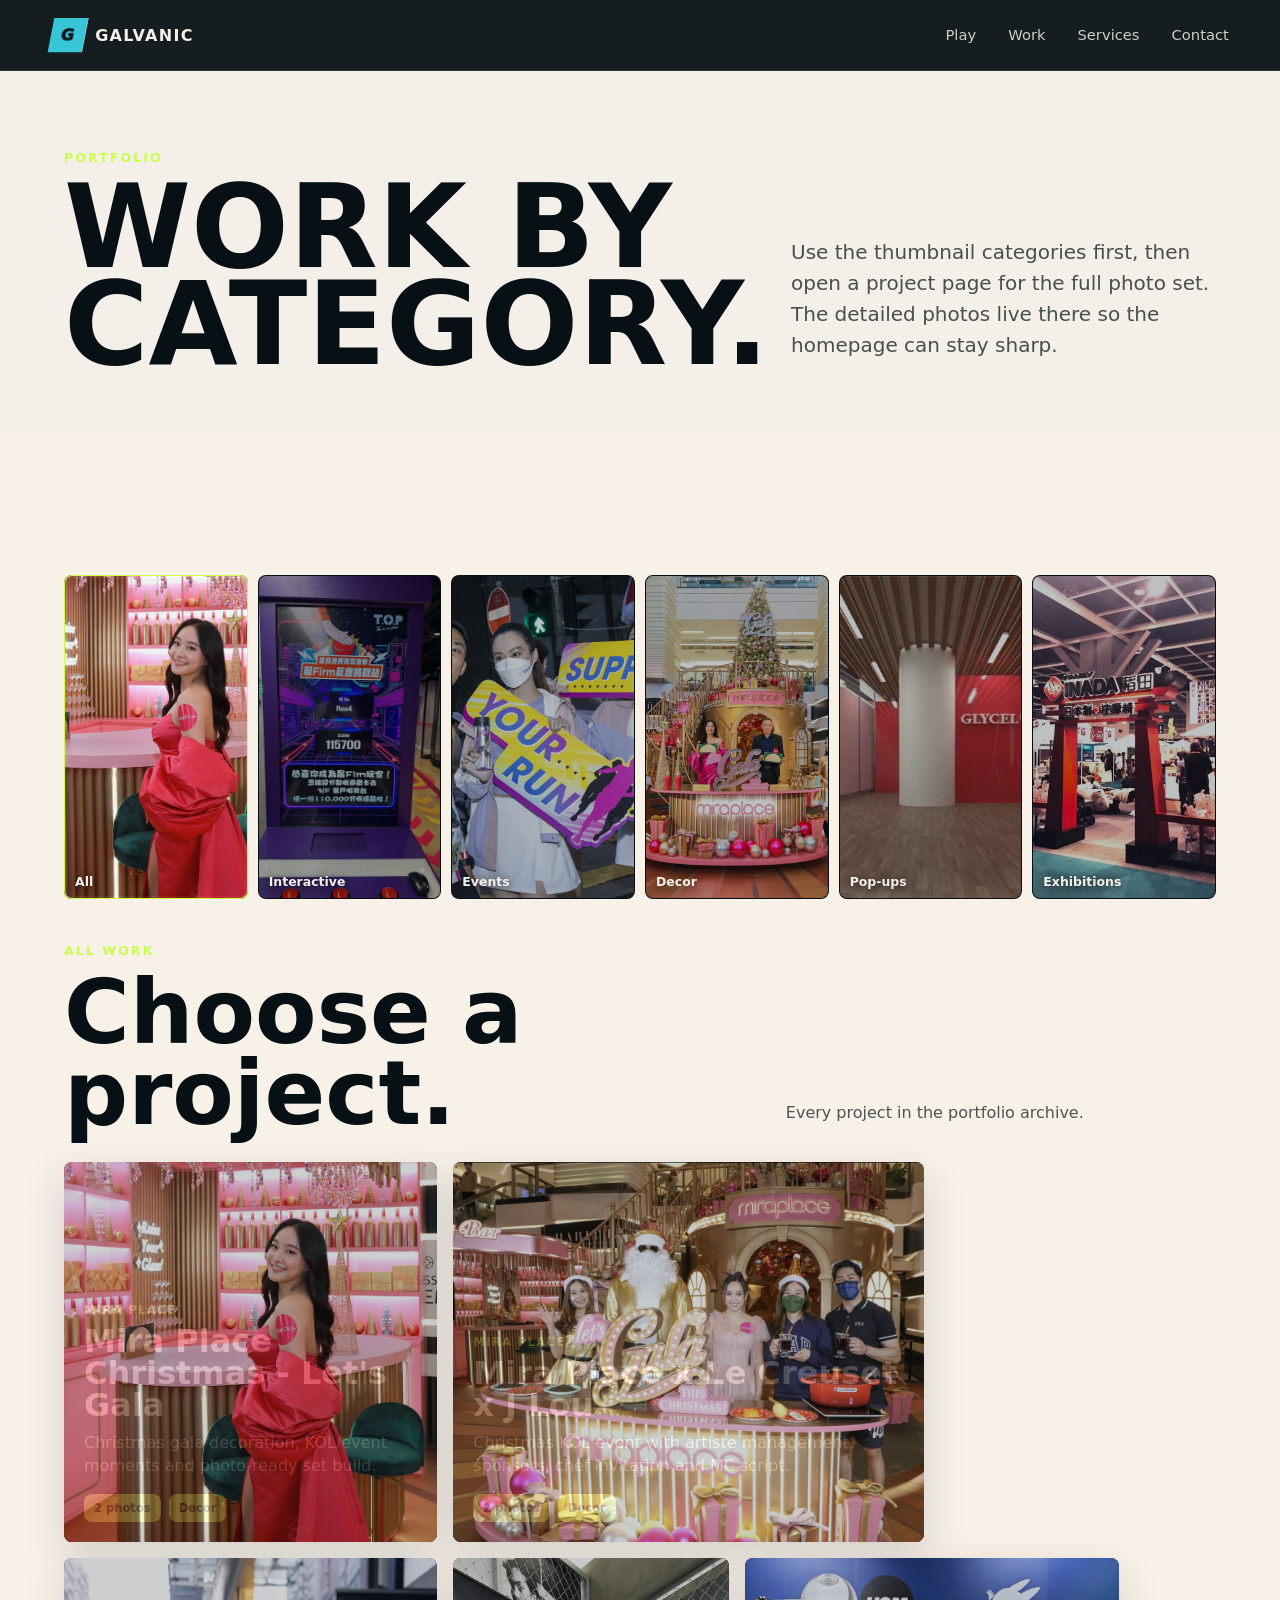
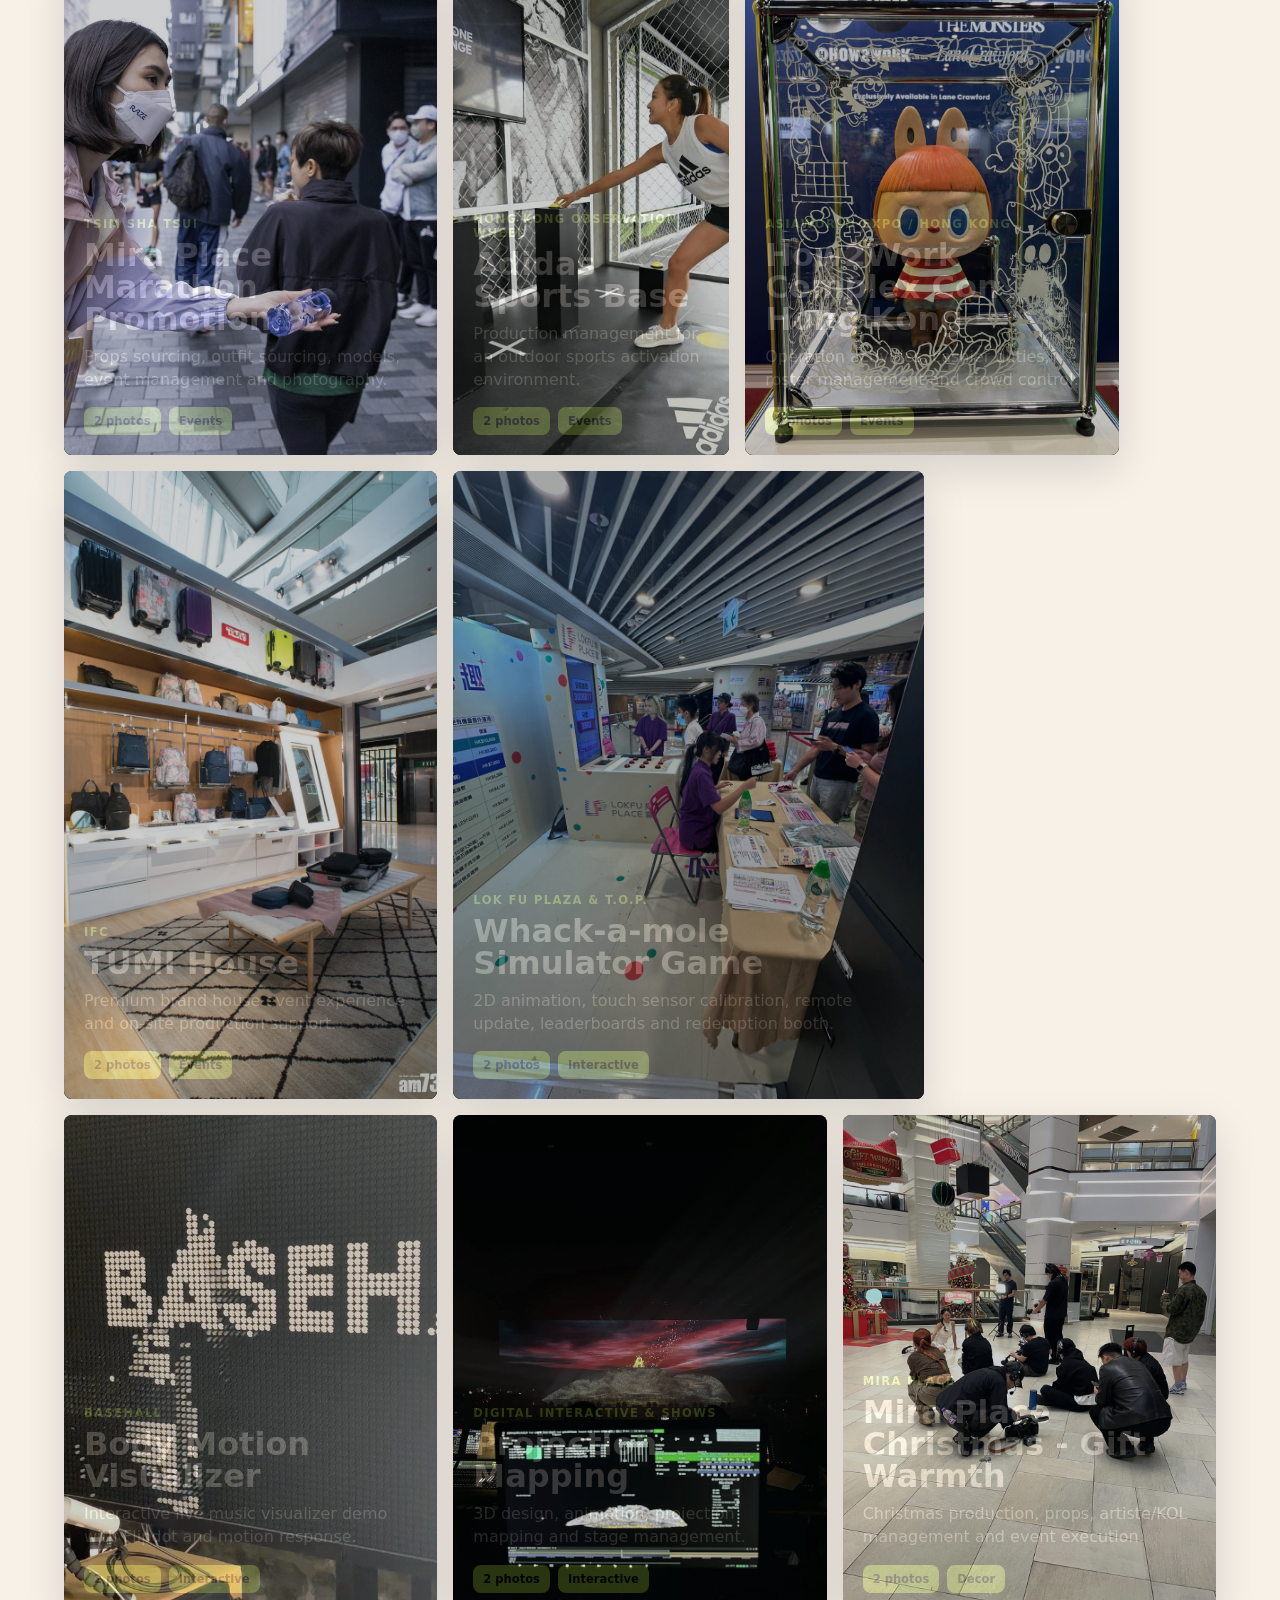
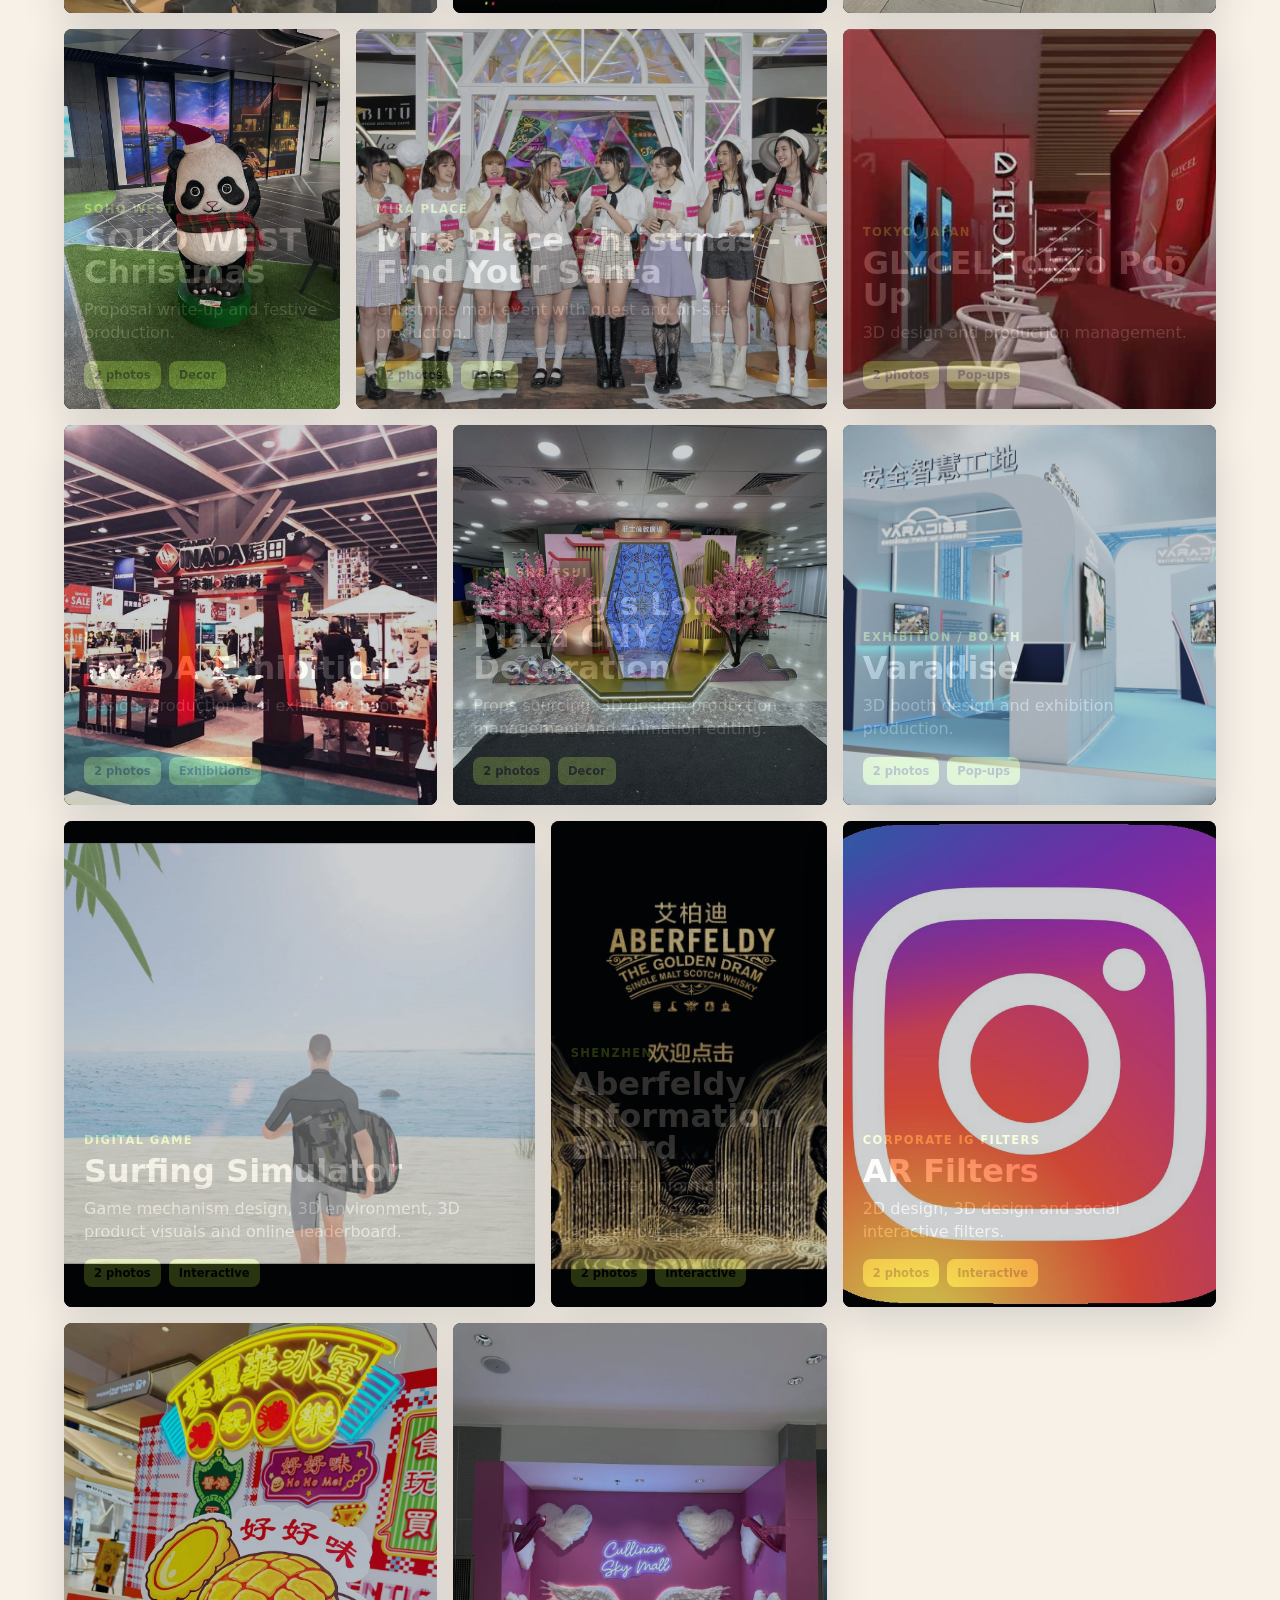
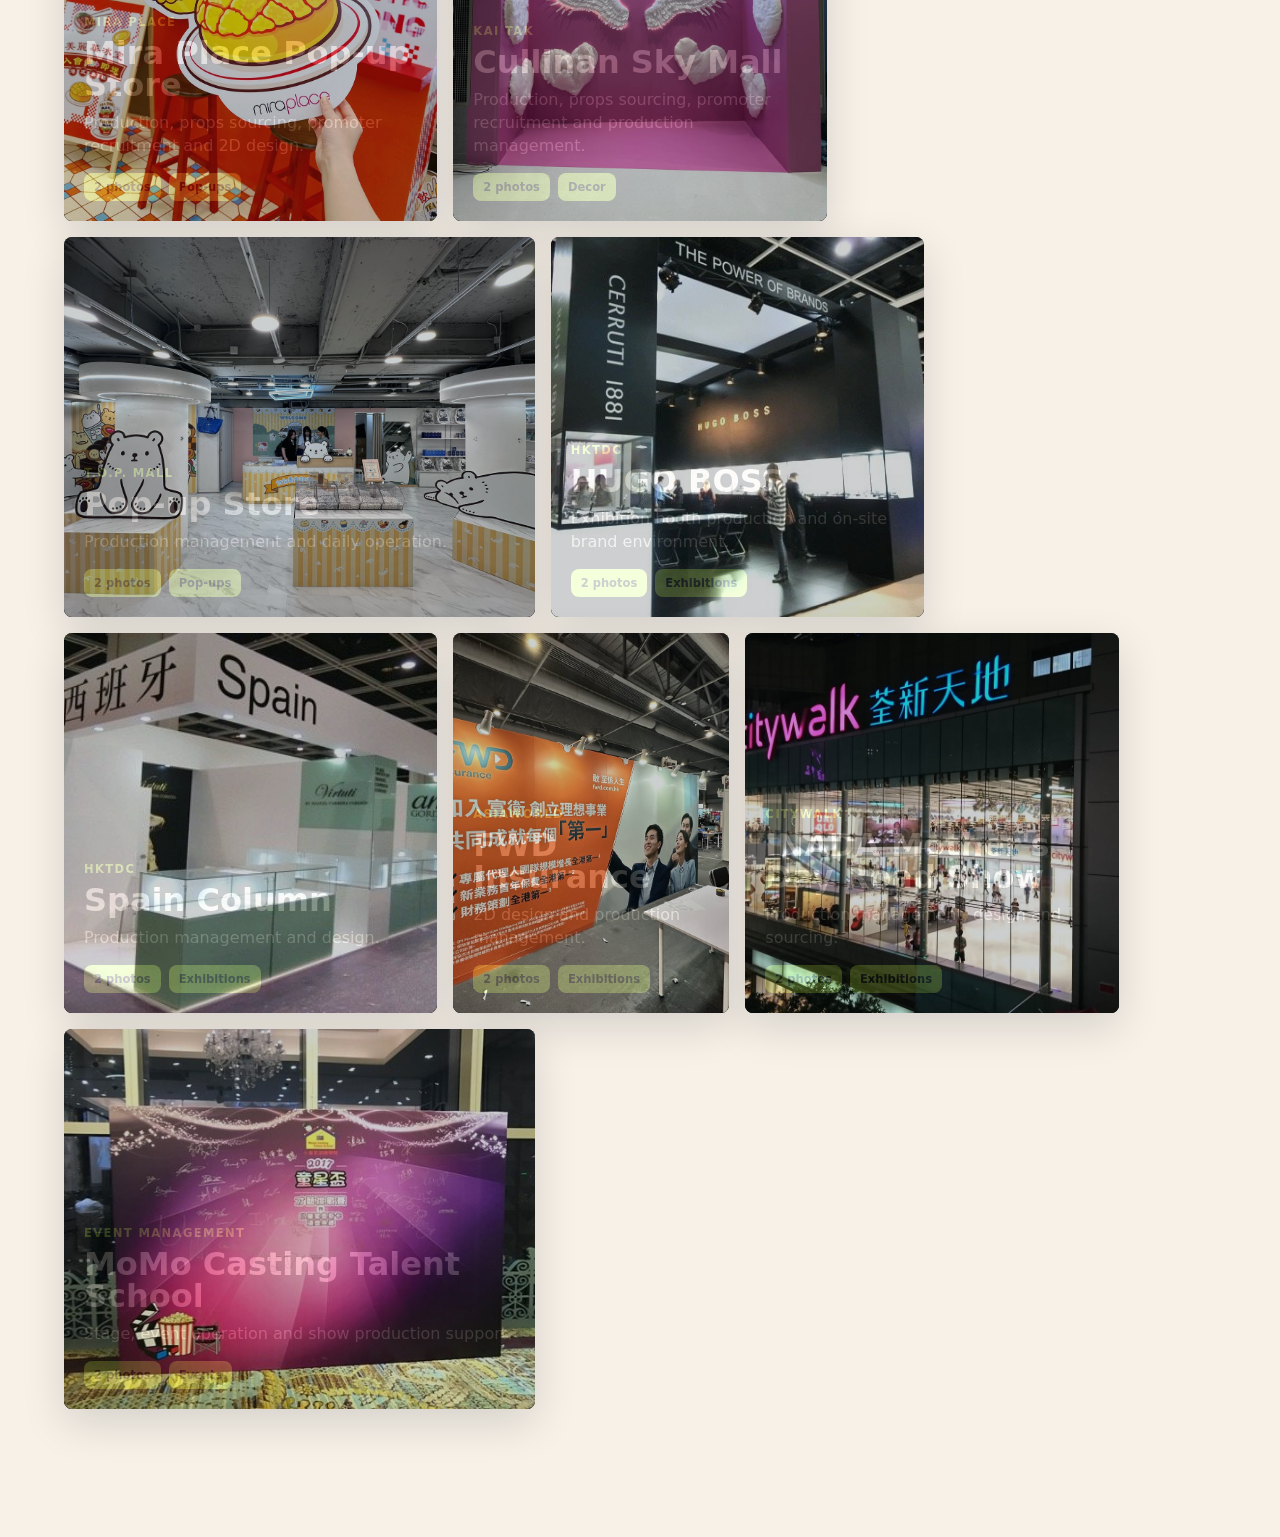
==== portfolio.html @ 766c9b95 "Initial Upload" ====
<!doctype html>
<html lang="en">
  <head>
    <meta charset="utf-8" />
    <meta name="viewport" content="width=device-width, initial-scale=1" />
    <title>Galvanic Portfolio | Projects by Category</title>
    <meta
      name="description"
      content="Browse Galvanic projects by category: interactive games, events, mall decor, pop-ups and exhibition booths."
    />
    <link rel="icon" href="assets/favicon.png" />
    <link rel="stylesheet" href="styles.css?v=20260628-orientation" />
  </head>
  <body class="portfolio-page">
    <header class="site-header solid-header">
      <a class="brand" href="index.html" aria-label="Galvanic home">
        <span class="brand-mark">G</span>
        <span>GALVANIC</span>
      </a>
      <nav class="site-nav" aria-label="Primary navigation">
        <a href="index.html#play">Play</a>
        <a href="portfolio.html">Work</a>
        <a href="index.html#services">Services</a>
        <a href="index.html#contact">Contact</a>
      </nav>
    </header>

    <main>
      <section class="portfolio-hero section-pad">
        <div>
          <div class="section-kicker">Portfolio</div>
          <h1>Work by category.</h1>
        </div>
        <p>
          Use the thumbnail categories first, then open a project page for the full photo set.
          The detailed photos live there so the homepage can stay sharp.
        </p>
      </section>

      <section class="portfolio-browser section-pad" aria-labelledby="portfolio-title">
        <div class="category-dock" id="portfolioCategories" aria-label="Portfolio category filters"></div>
        <div class="portfolio-browser-head">
          <div>
            <div class="section-kicker" id="activeCategoryKicker">All work</div>
            <h2 id="portfolio-title">Choose a project.</h2>
          </div>
          <p id="activeCategoryDescription">Every project in the portfolio archive.</p>
        </div>
        <div class="project-index" id="projectIndex"></div>
      </section>
    </main>

    <script src="gallery-data.js?v=20260628-orientation"></script>
    <script src="script.js?v=20260628-orientation"></script>
  </body>
</html>
---- styles.css ----
:root {
  --ink: #071014;
  --night: #0c1117;
  --paper: #f4efe8;
  --cyan: #36c6d5;
  --pink: #ff4f8b;
  --lime: #c9ff4a;
  --amber: #ffc145;
  --muted: #9fb0b4;
  --line: rgba(244, 239, 232, 0.18);
  --shadow: 0 22px 70px rgba(0, 0, 0, 0.35);
}

* {
  box-sizing: border-box;
}

html {
  scroll-behavior: smooth;
}

body {
  margin: 0;
  color: var(--paper);
  background: var(--night);
  font-family: "Segoe UI", system-ui, -apple-system, BlinkMacSystemFont, sans-serif;
  overflow-x: hidden;
}

img,
canvas {
  display: block;
  max-width: 100%;
}

a {
  color: inherit;
  text-decoration: none;
}

button {
  font: inherit;
}

.cursor-light {
  position: fixed;
  inset: auto;
  width: 360px;
  height: 360px;
  transform: translate(-50%, -50%);
  pointer-events: none;
  z-index: 1;
  background: radial-gradient(circle, rgba(54, 198, 213, 0.13), transparent 64%);
  mix-blend-mode: screen;
}

.site-header {
  position: fixed;
  top: 0;
  left: 0;
  right: 0;
  z-index: 20;
  display: flex;
  align-items: center;
  justify-content: space-between;
  gap: 24px;
  padding: 18px clamp(18px, 4vw, 56px);
  background: linear-gradient(180deg, rgba(7, 16, 20, 0.82), rgba(7, 16, 20, 0));
}

.solid-header {
  background: rgba(7, 16, 20, 0.94);
  border-bottom: 1px solid rgba(244, 239, 232, 0.12);
}

.brand {
  display: inline-flex;
  align-items: center;
  gap: 10px;
  font-weight: 900;
  letter-spacing: 0.08em;
}

.brand-mark {
  display: grid;
  width: 34px;
  height: 34px;
  place-items: center;
  color: var(--ink);
  background: var(--cyan);
  font-weight: 1000;
  transform: skewX(-11deg);
}

.site-nav {
  display: flex;
  align-items: center;
  gap: clamp(12px, 3vw, 32px);
  color: rgba(244, 239, 232, 0.84);
  font-size: 0.92rem;
}

.site-nav a {
  border-bottom: 1px solid transparent;
}

.site-nav a:hover {
  border-color: var(--lime);
}

.hero {
  position: relative;
  --hero-tilt-x: 0deg;
  --hero-tilt-y: 0deg;
  --hero-pulse: 0;
  min-height: 96vh;
  isolation: isolate;
  display: grid;
  align-items: end;
  overflow: hidden;
  padding: 120px clamp(18px, 5vw, 72px) 92px;
}

.signal-canvas,
.hero-media,
.hero-scrim {
  position: absolute;
  inset: 0;
}

.signal-canvas {
  z-index: -1;
  width: 100%;
  height: 100%;
  max-width: none;
  opacity: 0.62;
  mix-blend-mode: screen;
}

.hero-media {
  z-index: -3;
  filter: saturate(1.18) contrast(1.08);
}

.hero-media img {
  width: 100%;
  height: 100%;
  object-fit: cover;
  object-position: center center;
  opacity: 0.58;
}

.hero-scrim {
  z-index: -2;
  background:
    linear-gradient(90deg, rgba(7, 16, 20, 0.94) 0%, rgba(7, 16, 20, 0.62) 46%, rgba(7, 16, 20, 0.76) 100%),
    linear-gradient(0deg, var(--night), rgba(12, 17, 23, 0.1) 42%, rgba(12, 17, 23, 0.55));
}

.hero-inner {
  position: relative;
  z-index: 2;
  max-width: 920px;
}

.hero-3d-stage {
  position: absolute;
  z-index: 1;
  right: clamp(-34px, -2vw, -18px);
  bottom: clamp(108px, 14vh, 160px);
  width: min(29vw, 400px);
  min-width: 286px;
  aspect-ratio: 1;
  pointer-events: none;
  perspective: 900px;
  transform:
    translate3d(calc(var(--hero-pointer-x, 0) * 1px), calc(var(--hero-pointer-y, 0) * 1px), 0)
    rotateX(var(--hero-tilt-y))
    rotateY(var(--hero-tilt-x));
  transform-style: preserve-3d;
  transition: transform 180ms ease;
}

.hero-3d-stage canvas {
  width: 100%;
  height: 100%;
  max-width: none;
}

.hero-3d-label {
  position: absolute;
  left: 50%;
  bottom: 6%;
  display: grid;
  gap: 4px;
  min-width: 190px;
  padding: 10px 12px;
  color: var(--paper);
  background: rgba(7, 16, 20, 0.7);
  border: 1px solid rgba(244, 239, 232, 0.16);
  border-radius: 8px;
  box-shadow: 0 16px 46px rgba(0, 0, 0, 0.34);
  text-align: center;
  transform: translateX(-50%);
  backdrop-filter: blur(12px);
}

.hero-3d-label span {
  color: var(--lime);
  font-size: 0.68rem;
  font-weight: 950;
  letter-spacing: 0.12em;
  text-transform: uppercase;
}

.hero-3d-label strong {
  font-size: 0.95rem;
  line-height: 1.1;
}

.hero-3d-stage.has-model .hero-3d-label {
  display: none;
}

.show-orbit {
  position: absolute;
  inset: 4%;
  border: 1px solid rgba(244, 239, 232, 0.18);
  border-radius: 50%;
  animation: orbitPulse 4.8s ease-in-out infinite;
}

.show-orbit::before,
.show-orbit::after {
  content: "";
  position: absolute;
  inset: 14%;
  border-radius: inherit;
  border: 1px solid rgba(54, 198, 213, 0.22);
}

.show-orbit::after {
  inset: 28%;
  border-color: rgba(255, 79, 139, 0.22);
}

.orbit-chip {
  position: absolute;
  display: inline-flex;
  align-items: center;
  justify-content: center;
  min-width: 76px;
  min-height: 34px;
  padding: 0 12px;
  color: var(--ink);
  background: var(--paper);
  border: 1px solid rgba(244, 239, 232, 0.8);
  border-radius: 8px;
  box-shadow: 0 14px 42px rgba(0, 0, 0, 0.34);
  font-size: 0.75rem;
  font-weight: 950;
  letter-spacing: 0.04em;
  transform: translate(-50%, -50%);
  animation: chipFloat 3.4s ease-in-out infinite;
}

.chip-game {
  top: 6%;
  left: 50%;
  background: var(--lime);
}

.chip-booth {
  top: 50%;
  left: 96%;
  background: var(--cyan);
  animation-delay: 0.35s;
}

.chip-decor {
  top: 94%;
  left: 50%;
  color: var(--paper);
  background: var(--pink);
  animation-delay: 0.7s;
}

.chip-live {
  top: 50%;
  left: 4%;
  animation-delay: 1.05s;
}

.show-character {
  position: absolute;
  left: 50%;
  top: 49%;
  width: 36%;
  aspect-ratio: 0.72;
  transform:
    translate(-50%, -50%)
    translateZ(84px)
    rotateZ(calc(var(--hero-tilt-x) * -0.25));
  transform-style: preserve-3d;
  animation: characterFloat 3.2s ease-in-out infinite;
}

.character-glow {
  position: absolute;
  inset: 4% -24% -10%;
  background:
    radial-gradient(circle, rgba(201, 255, 74, 0.32), transparent 36%),
    radial-gradient(circle at 60% 42%, rgba(54, 198, 213, 0.42), transparent 46%);
  filter: blur(12px);
  opacity: 0.9;
}

.character-head,
.character-body,
.character-arm,
.character-leg {
  position: absolute;
  display: block;
}

.character-head {
  left: 17%;
  top: 0;
  width: 66%;
  aspect-ratio: 1;
  color: var(--ink);
  background:
    radial-gradient(circle at 35% 30%, rgba(244, 239, 232, 0.95), transparent 0 6%, transparent 7%),
    linear-gradient(145deg, var(--cyan), #1b8997);
  border: 1px solid rgba(244, 239, 232, 0.38);
  border-radius: 44% 44% 38% 38%;
  box-shadow:
    inset -18px -22px 28px rgba(7, 16, 20, 0.26),
    0 0 58px rgba(54, 198, 213, 0.48);
}

.character-head::after {
  content: "";
  position: absolute;
  left: 26%;
  right: 26%;
  bottom: 18%;
  height: 7%;
  background: rgba(7, 16, 20, 0.82);
  border-radius: 999px;
  transform: scaleX(calc(0.55 + var(--hero-pulse) * 0.45));
  transform-origin: center;
}

.character-eye {
  position: absolute;
  top: 35%;
  width: 9%;
  aspect-ratio: 1;
  background: var(--ink);
  border-radius: 50%;
  transform: translateX(calc(var(--hero-pointer-x, 0) * 0.04px));
}

.eye-left {
  left: 31%;
}

.eye-right {
  right: 31%;
}

.character-mark {
  position: absolute;
  left: 50%;
  top: 49%;
  font-weight: 1000;
  transform: translate(-50%, -50%);
}

.character-body {
  left: 12%;
  top: 52%;
  width: 76%;
  height: 34%;
  background:
    linear-gradient(180deg, rgba(244, 239, 232, 0.16), transparent),
    #101c22;
  border: 1px solid rgba(244, 239, 232, 0.24);
  border-radius: 8px;
  box-shadow: 0 18px 48px rgba(0, 0, 0, 0.32);
}

.body-screen {
  position: absolute;
  left: 12%;
  top: 18%;
  width: 76%;
  height: 22%;
  background:
    linear-gradient(90deg, var(--lime) 0 36%, transparent 36% 48%, var(--cyan) 48% 74%, transparent 74%);
  box-shadow: 0 0 18px rgba(201, 255, 74, 0.42);
}

.body-button {
  position: absolute;
  bottom: 18%;
  width: 13%;
  aspect-ratio: 1;
  background: var(--pink);
  border-radius: 50%;
  box-shadow: 0 0 16px rgba(255, 79, 139, 0.55);
}

.body-button:nth-of-type(2) {
  left: 22%;
}

.body-button:nth-of-type(3) {
  left: 44%;
  background: var(--lime);
}

.body-button:nth-of-type(4) {
  left: 66%;
  background: var(--cyan);
}

.character-arm {
  top: 58%;
  width: 36%;
  height: 6%;
  background: var(--cyan);
  border-radius: 999px;
  transform-origin: center right;
  box-shadow: 0 0 18px rgba(54, 198, 213, 0.42);
}

.arm-left {
  left: -15%;
  transform: rotate(-26deg);
}

.arm-right {
  right: -15%;
  transform: rotate(26deg);
  transform-origin: center left;
}

.character-leg {
  top: 83%;
  width: 12%;
  height: 20%;
  background: #12252b;
  border-radius: 999px;
}

.leg-left {
  left: 30%;
}

.leg-right {
  right: 30%;
}

.show-console {
  position: absolute;
  left: 50%;
  bottom: 10%;
  display: grid;
  grid-template-columns: repeat(4, 1fr);
  gap: 8px;
  width: 42%;
  min-height: 24px;
  padding: 8px;
  background: rgba(7, 16, 20, 0.72);
  border: 1px solid rgba(244, 239, 232, 0.18);
  border-radius: 8px;
  transform: translateX(-50%) rotateX(62deg);
  transform-origin: center bottom;
}

.show-console span {
  min-height: 8px;
  background: var(--lime);
  border-radius: 999px;
  box-shadow: 0 0 16px rgba(201, 255, 74, 0.48);
  animation: consoleBlink 1.8s ease-in-out infinite;
}

.show-console span:nth-child(2) {
  background: var(--cyan);
  animation-delay: 0.25s;
}

.show-console span:nth-child(3) {
  background: var(--pink);
  animation-delay: 0.5s;
}

.show-console span:nth-child(4) {
  animation-delay: 0.75s;
}

.hero-spark {
  position: absolute;
  z-index: 3;
  left: var(--spark-x);
  top: var(--spark-y);
  min-width: 84px;
  min-height: 34px;
  display: inline-flex;
  align-items: center;
  justify-content: center;
  padding: 0 12px;
  color: var(--ink);
  background: var(--lime);
  border-radius: 8px;
  font-size: 0.72rem;
  font-weight: 950;
  letter-spacing: 0.06em;
  text-transform: uppercase;
  pointer-events: none;
  transform: translate(-50%, -50%);
  box-shadow: 0 0 34px rgba(201, 255, 74, 0.48);
  animation: sparkLaunch 900ms ease forwards;
}

.hero.is-fired .show-character {
  animation: characterFloat 3.2s ease-in-out infinite, characterKick 360ms ease;
}

.hero.is-fired .show-orbit {
  animation-duration: 2.4s;
}

@keyframes orbitPulse {
  50% {
    transform: scale(1.035);
    border-color: rgba(201, 255, 74, 0.34);
    box-shadow: 0 0 60px rgba(54, 198, 213, 0.16);
  }
}

@keyframes chipFloat {
  50% {
    translate: 0 -8px;
  }
}

@keyframes characterFloat {
  0%,
  100% {
    translate: 0 0;
  }

  50% {
    translate: 0 -14px;
  }
}

@keyframes characterKick {
  30% {
    transform:
      translate(-50%, -50%)
      translateZ(112px)
      rotateZ(calc(var(--hero-tilt-x) * -0.25))
      scale(1.08);
  }
}

@keyframes consoleBlink {
  50% {
    opacity: 0.35;
    transform: scaleX(0.42);
  }
}

@keyframes sparkLaunch {
  0% {
    opacity: 0;
    transform: translate(-50%, -20%) scale(0.78);
  }

  16% {
    opacity: 1;
  }

  100% {
    opacity: 0;
    transform: translate(calc(-50% + var(--spark-dx)), calc(-180% + var(--spark-dy))) scale(1.08);
  }
}

.eyebrow,
.section-kicker {
  margin: 0 0 14px;
  color: var(--lime);
  font-size: 0.78rem;
  font-weight: 800;
  letter-spacing: 0.17em;
  text-transform: uppercase;
}

h1,
h2,
h3,
p {
  margin-top: 0;
}

h1 {
  margin-bottom: 14px;
  font-size: clamp(4.1rem, 15vw, 12.5rem);
  line-height: 0.78;
  letter-spacing: 0;
  text-transform: uppercase;
}

.hero-copy {
  max-width: 690px;
  margin-bottom: 34px;
  color: rgba(244, 239, 232, 0.9);
  font-size: clamp(1.18rem, 2.6vw, 2rem);
  line-height: 1.22;
}

.hero-actions {
  display: flex;
  flex-wrap: wrap;
  gap: 14px;
}

.primary-action,
.secondary-action,
.filter-button,
.icon-button {
  display: inline-flex;
  align-items: center;
  justify-content: center;
  min-height: 46px;
  border: 1px solid var(--line);
  border-radius: 8px;
  cursor: pointer;
}

.primary-action,
.secondary-action {
  gap: 10px;
  padding: 0 18px;
  font-weight: 800;
}

.primary-action {
  color: var(--ink);
  background: var(--lime);
  border-color: var(--lime);
}

.secondary-action {
  background: rgba(244, 239, 232, 0.08);
  backdrop-filter: blur(12px);
}

.collision-strip {
  position: absolute;
  left: 0;
  right: 0;
  bottom: 0;
  display: flex;
  gap: 0;
  overflow: hidden;
  border-top: 1px solid var(--line);
  background: rgba(7, 16, 20, 0.72);
  backdrop-filter: blur(14px);
}

.collision-strip span {
  flex: 1 0 auto;
  min-width: 180px;
  padding: 16px 20px;
  color: rgba(244, 239, 232, 0.78);
  font-size: 0.82rem;
  font-weight: 800;
  text-align: center;
  text-transform: uppercase;
  letter-spacing: 0.08em;
  border-right: 1px solid var(--line);
}

.section-pad {
  padding: clamp(74px, 10vw, 132px) clamp(18px, 5vw, 72px);
}

#play,
#work,
#services,
#contact {
  scroll-margin-top: 78px;
}

.bridge {
  display: grid;
  grid-template-columns: minmax(0, 1.35fr) minmax(280px, 0.65fr);
  gap: clamp(30px, 7vw, 96px);
  align-items: end;
  color: var(--ink);
  background: var(--paper);
}

.bridge .section-kicker {
  color: #cd215f;
  grid-column: 1 / -1;
  margin-bottom: -24px;
}

.bridge h2,
.services h2,
.proof h2,
.contact h2 {
  margin-bottom: 0;
  font-size: clamp(2rem, 6vw, 5.6rem);
  line-height: 0.95;
  letter-spacing: 0;
}

.bridge p {
  color: rgba(7, 16, 20, 0.76);
  font-size: clamp(1rem, 1.6vw, 1.22rem);
  line-height: 1.55;
}

.play-lab {
  display: grid;
  grid-template-columns: minmax(280px, 0.75fr) minmax(0, 1.25fr);
  gap: clamp(28px, 6vw, 72px);
  align-items: center;
  background:
    linear-gradient(135deg, rgba(255, 79, 139, 0.16), transparent 34%),
    linear-gradient(225deg, rgba(54, 198, 213, 0.16), transparent 44%),
    #101720;
}

.play-copy h2,
.work h2 {
  margin-bottom: 20px;
  font-size: clamp(2.4rem, 8vw, 7rem);
  line-height: 0.9;
}

.play-copy p {
  color: rgba(244, 239, 232, 0.76);
  font-size: 1.05rem;
  line-height: 1.6;
}

.play-stats {
  display: grid;
  grid-template-columns: repeat(3, minmax(0, 1fr));
  gap: 10px;
  margin: 26px 0 18px;
}

.play-stats span {
  padding: 14px 10px;
  border: 1px solid var(--line);
  border-radius: 8px;
  background: rgba(244, 239, 232, 0.06);
  color: rgba(244, 239, 232, 0.76);
  text-align: center;
}

.play-stats strong {
  display: block;
  color: var(--paper);
  font-size: 1.6rem;
}

.game-controls {
  display: flex;
  flex-wrap: wrap;
  gap: 10px;
  align-items: center;
}

.game-controls input {
  min-height: 46px;
  width: min(180px, 100%);
  padding: 0 14px;
  color: var(--paper);
  background: rgba(244, 239, 232, 0.08);
  border: 1px solid var(--line);
  border-radius: 8px;
  outline: none;
}

.game-controls input:focus {
  border-color: var(--lime);
}

.icon-button {
  width: 46px;
  color: var(--paper);
  background: transparent;
}

.play-stage {
  position: relative;
  border: 1px solid var(--line);
  border-radius: 8px;
  background: #071014;
  box-shadow: var(--shadow);
  overflow: hidden;
}

.mole-cabinet {
  position: relative;
  padding: clamp(16px, 3vw, 28px);
  background:
    repeating-linear-gradient(90deg, rgba(244, 239, 232, 0.04) 0 1px, transparent 1px 28px),
    linear-gradient(145deg, rgba(255, 79, 139, 0.2), transparent 42%),
    linear-gradient(315deg, rgba(54, 198, 213, 0.18), transparent 48%),
    #071014;
  overflow: hidden;
}

.mole-cabinet::before {
  content: "";
  position: absolute;
  inset: 0;
  pointer-events: none;
  background:
    linear-gradient(90deg, transparent, rgba(201, 255, 74, 0.22), transparent),
    radial-gradient(circle at 20% 0%, rgba(255, 79, 139, 0.2), transparent 32%);
  opacity: 0.5;
  transform: translateX(-115%);
  animation: cabinetScanner 2.8s linear infinite;
}

.mole-cabinet > * {
  position: relative;
  z-index: 1;
}

.cabinet-top {
  display: flex;
  align-items: center;
  justify-content: space-between;
  gap: 16px;
  margin-bottom: 18px;
  padding-bottom: 14px;
  border-bottom: 1px solid var(--line);
}

.cabinet-top span {
  color: var(--lime);
  font-size: 0.72rem;
  font-weight: 900;
  letter-spacing: 0.12em;
}

.cabinet-top strong {
  color: var(--paper);
  font-size: clamp(1.1rem, 2.2vw, 2rem);
  line-height: 1;
}

.mole-board {
  display: grid;
  grid-template-columns: repeat(4, minmax(0, 1fr));
  gap: clamp(10px, 2vw, 16px);
}

.mole-hole {
  position: relative;
  display: grid;
  aspect-ratio: 1;
  place-items: center;
  padding: 0;
  color: var(--paper);
  background:
    radial-gradient(circle at 50% 68%, rgba(0, 0, 0, 0.82) 0 34%, transparent 35%),
    linear-gradient(180deg, rgba(244, 239, 232, 0.08), rgba(244, 239, 232, 0.02));
  border: 1px solid rgba(244, 239, 232, 0.12);
  border-radius: 8px;
  cursor: pointer;
  overflow: hidden;
  transform: translateZ(0);
  transition: border-color 120ms ease, filter 120ms ease, transform 120ms ease;
}

.mole-hole::before {
  content: "";
  position: absolute;
  left: 14%;
  right: 14%;
  bottom: 16%;
  height: 16%;
  background: rgba(0, 0, 0, 0.55);
  border-radius: 50%;
}

.mole-hole::after {
  content: "";
  position: absolute;
  inset: 10%;
  border: 1px solid rgba(54, 198, 213, 0.28);
  border-radius: 50%;
  opacity: 0;
  transform: scale(0.45);
}

.mole {
  position: relative;
  width: 58%;
  aspect-ratio: 1;
  display: grid;
  place-items: center;
  color: var(--ink);
  background: var(--cyan);
  border-radius: 50% 50% 42% 42%;
  box-shadow: 0 0 26px rgba(54, 198, 213, 0.5);
  transform: translateY(115%);
  transition: transform 120ms ease;
  font-weight: 1000;
}

.mole::before,
.mole::after {
  content: "";
  position: absolute;
  top: 34%;
  width: 8%;
  height: 8%;
  background: var(--ink);
  border-radius: 50%;
}

.mole::before {
  left: 32%;
}

.mole::after {
  right: 32%;
}

.mole-hole.is-up .mole {
  transform: translateY(8%);
  animation: moleBob 420ms ease-in-out infinite alternate;
}

.mole-hole.is-up::after {
  opacity: 1;
  animation: targetRing 680ms ease-out infinite;
}

.mole-hole.is-bonus .mole {
  background: var(--lime);
  box-shadow: 0 0 30px rgba(201, 255, 74, 0.58), 0 0 70px rgba(201, 255, 74, 0.24);
}

.mole-hole.is-bonus {
  border-color: rgba(201, 255, 74, 0.86);
  animation: bonusCharge 520ms ease-in-out infinite alternate;
}

.mole-hole.is-decoy .mole {
  color: var(--paper);
  background: var(--pink);
  box-shadow: 0 0 32px rgba(255, 79, 139, 0.58), 0 0 78px rgba(255, 79, 139, 0.28);
}

.mole-hole.is-decoy {
  border-color: rgba(255, 79, 139, 0.9);
  animation: decoyFlicker 340ms steps(2, end) infinite;
}

.mole-hole.is-decoy .mole::before,
.mole-hole.is-decoy .mole::after {
  height: 4%;
  border-radius: 0;
  transform: rotate(35deg);
}

.mole-hole.is-decoy .mole::after {
  transform: rotate(-35deg);
}

.mole-hole.is-hit {
  border-color: var(--pink);
  background:
    radial-gradient(circle at 50% 52%, rgba(255, 79, 139, 0.28), transparent 44%),
    linear-gradient(180deg, rgba(244, 239, 232, 0.08), rgba(244, 239, 232, 0.02));
  transform: scale(0.97);
}

.mole-hole.is-miss {
  border-color: rgba(255, 79, 139, 0.8);
  animation: missPulse 180ms ease;
}

.mole-cabinet.is-shaking {
  animation: cabinetShake 180ms ease;
}

.mole-burst {
  position: absolute;
  z-index: 3;
  pointer-events: none;
  color: var(--lime);
  font-size: clamp(1rem, 1.8vw, 1.65rem);
  font-weight: 1000;
  text-shadow: 0 0 18px rgba(201, 255, 74, 0.7);
  transform: translate(-50%, -50%);
  animation: burstFloat 620ms ease forwards;
}

@keyframes cabinetScanner {
  to {
    transform: translateX(115%);
  }
}

@keyframes moleBob {
  from {
    transform: translateY(8%) scale(1);
  }

  to {
    transform: translateY(1%) scale(1.05);
  }
}

@keyframes targetRing {
  from {
    opacity: 0.95;
    transform: scale(0.45);
  }

  to {
    opacity: 0;
    transform: scale(1.12);
  }
}

@keyframes bonusCharge {
  from {
    filter: brightness(1);
  }

  to {
    filter: brightness(1.32);
  }
}

@keyframes decoyFlicker {
  0%,
  100% {
    filter: hue-rotate(0deg) brightness(1);
  }

  50% {
    filter: hue-rotate(18deg) brightness(1.3);
  }
}

.mole-burst.bad {
  color: var(--pink);
  text-shadow: 0 0 18px rgba(255, 79, 139, 0.75);
}

@keyframes burstFloat {
  from {
    opacity: 1;
    transform: translate(-50%, -25%) scale(0.82);
  }

  to {
    opacity: 0;
    transform: translate(-50%, -115%) scale(1.2);
  }
}

@keyframes missPulse {
  from {
    filter: brightness(1.5);
  }

  to {
    filter: brightness(1);
  }
}

@keyframes cabinetShake {
  0%,
  100% {
    transform: translateX(0);
  }

  30% {
    transform: translateX(-5px);
  }

  65% {
    transform: translateX(5px);
  }
}

.leaderboard-panel {
  margin-top: 18px;
  padding-top: 16px;
  border-top: 1px solid var(--line);
}

.leaderboard-panel > div {
  display: flex;
  justify-content: space-between;
  gap: 12px;
  align-items: center;
  margin-bottom: 10px;
}

.leaderboard-panel span {
  color: var(--lime);
  font-size: 0.78rem;
  font-weight: 900;
  letter-spacing: 0.12em;
  text-transform: uppercase;
}

.leaderboard-panel button {
  color: rgba(244, 239, 232, 0.72);
  background: transparent;
  border: 0;
  cursor: pointer;
}

#leaderboardList {
  display: grid;
  gap: 6px;
  margin: 0;
  padding-left: 24px;
}

#leaderboardList li {
  padding: 8px 10px;
  color: rgba(244, 239, 232, 0.82);
  background: rgba(244, 239, 232, 0.06);
  border-radius: 8px;
}

#leaderboardList strong {
  color: var(--paper);
}

.work {
  background: #f7f1e8;
  color: var(--ink);
}

.photo-archive {
  color: var(--paper);
  background:
    linear-gradient(135deg, rgba(54, 198, 213, 0.12), transparent 35%),
    linear-gradient(225deg, rgba(255, 79, 139, 0.1), transparent 40%),
    #0c1117;
}

.archive-intro {
  display: grid;
  grid-template-columns: minmax(0, 1.1fr) minmax(280px, 0.9fr);
  gap: clamp(28px, 6vw, 80px);
  align-items: end;
  margin-bottom: clamp(34px, 5vw, 64px);
}

.archive-intro h2 {
  margin: 0;
  font-size: clamp(2.2rem, 6vw, 5.7rem);
  line-height: 0.95;
}

.archive-intro p {
  margin: 0;
  color: rgba(244, 239, 232, 0.72);
  font-size: 1rem;
  line-height: 1.6;
}

.archive-grid {
  display: grid;
  gap: 18px;
}

.archive-project {
  border-top: 1px solid var(--line);
  padding-top: 18px;
}

.archive-project-head {
  display: grid;
  grid-template-columns: minmax(220px, 0.42fr) minmax(0, 1fr);
  gap: 24px;
  margin-bottom: 14px;
}

.archive-project-head p {
  margin: 0 0 8px;
  color: var(--lime);
  font-size: 0.72rem;
  font-weight: 900;
  letter-spacing: 0.12em;
  text-transform: uppercase;
}

.archive-project-head h3 {
  margin: 0;
  font-size: clamp(1.35rem, 2.2vw, 2.4rem);
  line-height: 1;
}

.archive-project-head h2 {
  margin: 0;
  font-size: clamp(1.8rem, 4vw, 4rem);
  line-height: 0.95;
}

.archive-project-head span {
  color: rgba(244, 239, 232, 0.66);
  line-height: 1.5;
}

.archive-photos {
  display: grid;
  grid-template-columns: repeat(12, minmax(0, 1fr));
  gap: 8px;
}

.archive-photo {
  grid-column: span 2;
  position: relative;
  min-height: 150px;
  padding: 0;
  border: 0;
  border-radius: 8px;
  cursor: zoom-in;
  overflow: hidden;
  background: rgba(244, 239, 232, 0.08);
}

.archive-photo:nth-child(7n + 1),
.archive-photo:nth-child(11n + 5) {
  grid-column: span 4;
  min-height: 240px;
}

.archive-photo:nth-child(5n + 3) {
  grid-column: span 3;
}

.archive-photo img {
  width: 100%;
  height: 100%;
  min-height: inherit;
  object-fit: cover;
  transition: transform 420ms ease, filter 220ms ease;
}

.archive-photo:hover img {
  transform: scale(1.05);
  filter: saturate(1.15);
}

.lightbox {
  position: fixed;
  inset: 0;
  z-index: 80;
  display: none;
  place-items: center;
  padding: clamp(18px, 4vw, 54px);
  background: rgba(7, 16, 20, 0.9);
  backdrop-filter: blur(10px);
}

.lightbox.is-open {
  display: grid;
}

.lightbox img {
  max-width: min(1200px, 100%);
  max-height: 86vh;
  border-radius: 8px;
  box-shadow: var(--shadow);
  object-fit: contain;
}

.lightbox button {
  position: absolute;
  top: 18px;
  right: 18px;
  width: 46px;
  height: 46px;
  color: var(--paper);
  background: rgba(244, 239, 232, 0.08);
  border: 1px solid var(--line);
  border-radius: 8px;
  cursor: pointer;
  font-size: 1.4rem;
}

.section-head {
  display: flex;
  align-items: end;
  justify-content: space-between;
  gap: 28px;
  margin-bottom: 36px;
}

.work .section-kicker,
.services .section-kicker {
  color: #cd215f;
}

.filter-bar {
  display: flex;
  flex-wrap: wrap;
  gap: 8px;
}

.filter-button {
  min-height: 38px;
  padding: 0 14px;
  color: var(--ink);
  background: transparent;
  border-color: rgba(7, 16, 20, 0.18);
}

.filter-button.active {
  color: var(--paper);
  background: var(--ink);
}

.portfolio-link {
  display: inline-flex;
  align-items: center;
  justify-content: center;
  min-height: 44px;
  padding: 0 18px;
  color: var(--paper);
  background: var(--ink);
  border-radius: 8px;
  font-weight: 800;
}

.category-strip,
.category-dock {
  display: grid;
  grid-template-columns: repeat(6, minmax(0, 1fr));
  gap: 10px;
  margin-bottom: 34px;
}

.category-card {
  position: relative;
  display: block;
  min-height: 112px;
  padding: 0;
  color: var(--paper);
  background: var(--ink);
  border: 1px solid rgba(7, 16, 20, 0.16);
  border-radius: 8px;
  cursor: pointer;
  overflow: hidden;
  text-align: left;
}

.category-card img {
  width: 100%;
  height: 100%;
  min-height: inherit;
  object-fit: cover;
  opacity: 0.74;
  transition: transform 250ms ease, opacity 200ms ease;
}

.category-card span {
  position: absolute;
  left: 10px;
  right: 10px;
  bottom: 10px;
  color: var(--paper);
  font-size: 0.78rem;
  font-weight: 900;
  line-height: 1.05;
  text-shadow: 0 2px 10px rgba(0, 0, 0, 0.85);
}

.category-card:hover img,
.category-card.active img {
  transform: scale(1.05);
  opacity: 0.95;
}

.category-card.active {
  outline: 3px solid var(--lime);
  outline-offset: -3px;
}

.case-grid {
  display: grid;
  grid-template-columns: repeat(12, minmax(0, 1fr));
  gap: 16px;
}

.case-card {
  grid-column: span 4;
  position: relative;
  min-height: 470px;
  color: var(--paper);
  background: var(--ink);
  border-radius: 8px;
  overflow: hidden;
  box-shadow: 0 14px 44px rgba(7, 16, 20, 0.16);
  transition: transform 180ms ease, opacity 180ms ease;
}

.case-card:nth-child(4n + 2),
.case-card:nth-child(6n + 4) {
  grid-column: span 5;
}

.case-card:nth-child(5n + 3) {
  grid-column: span 3;
}

.case-card:hover {
  transform: translateY(-6px);
}

.case-card.is-hidden {
  display: none;
}

.case-card img {
  width: 100%;
  height: 100%;
  min-height: inherit;
  object-fit: cover;
  opacity: 0.76;
  transition: transform 420ms ease, opacity 220ms ease;
}

.case-card:hover img {
  transform: scale(1.05);
  opacity: 0.96;
}

.case-card div {
  position: absolute;
  left: 0;
  right: 0;
  bottom: 0;
  padding: 80px 22px 22px;
  background: linear-gradient(0deg, rgba(7, 16, 20, 0.95), rgba(7, 16, 20, 0));
}

.case-card p {
  margin-bottom: 8px;
  color: var(--lime);
  font-size: 0.72rem;
  font-weight: 900;
  letter-spacing: 0.12em;
  text-transform: uppercase;
}

.case-card h3 {
  margin-bottom: 8px;
  font-size: clamp(1.32rem, 2.3vw, 2rem);
  line-height: 1;
}

.case-card span {
  color: rgba(244, 239, 232, 0.76);
  font-size: 0.93rem;
  line-height: 1.45;
}

.portfolio-page,
.project-page {
  background: var(--paper);
}

.portfolio-hero {
  min-height: 48vh;
  display: grid;
  grid-template-columns: minmax(0, 0.72fr) minmax(320px, 0.48fr);
  gap: clamp(28px, 7vw, 90px);
  align-items: end;
  padding-top: 150px;
  padding-bottom: clamp(34px, 5vw, 64px);
  color: var(--ink);
  background: var(--paper);
}

.portfolio-hero h1 {
  max-width: 760px;
  margin: 0;
  font-size: clamp(3.8rem, 9vw, 8.7rem);
  line-height: 0.84;
}

.portfolio-hero p {
  margin: 0 0 12px;
  color: rgba(7, 16, 20, 0.72);
  font-size: clamp(1rem, 1.7vw, 1.25rem);
  line-height: 1.55;
}

.portfolio-browser {
  color: var(--ink);
  background: #f7f1e8;
}

.category-dock {
  position: sticky;
  top: 78px;
  z-index: 5;
  padding: 10px 0;
  background: rgba(247, 241, 232, 0.86);
  backdrop-filter: blur(14px);
}

.portfolio-browser-head {
  display: grid;
  grid-template-columns: minmax(0, 1fr) minmax(280px, 0.62fr);
  gap: 28px;
  align-items: end;
  margin-bottom: 28px;
}

.portfolio-browser-head h2 {
  margin: 0;
  font-size: clamp(2.4rem, 7vw, 6.8rem);
  line-height: 0.9;
}

.portfolio-browser-head p {
  margin: 0 0 8px;
  color: rgba(7, 16, 20, 0.7);
  line-height: 1.55;
}

.project-index {
  display: grid;
  grid-template-columns: repeat(12, minmax(0, 1fr));
  gap: 16px;
}

.project-tile {
  grid-column: span 4;
  display: grid;
  min-height: 380px;
  color: var(--paper);
  background: var(--ink);
  border-radius: 8px;
  overflow: hidden;
  box-shadow: 0 14px 44px rgba(7, 16, 20, 0.14);
}

.project-tile:nth-child(5n + 2) {
  grid-column: span 5;
}

.project-tile:nth-child(7n + 4) {
  grid-column: span 3;
}

.project-tile img {
  grid-area: 1 / 1;
  width: 100%;
  height: 100%;
  object-fit: cover;
  opacity: 0.8;
  transition: transform 420ms ease, opacity 220ms ease;
}

.project-tile:hover img {
  transform: scale(1.05);
  opacity: 0.96;
}

.project-tile-info {
  grid-area: 1 / 1;
  align-self: end;
  padding: 96px 20px 20px;
  background: linear-gradient(0deg, rgba(7, 16, 20, 0.94), rgba(7, 16, 20, 0));
}

.project-tile-info p {
  margin: 0 0 8px;
  color: var(--lime);
  font-size: 0.72rem;
  font-weight: 900;
  letter-spacing: 0.12em;
  text-transform: uppercase;
}

.project-tile-info h3 {
  margin-bottom: 10px;
  font-size: clamp(1.4rem, 2.5vw, 2.4rem);
  line-height: 1;
}

.project-tile-info span {
  color: rgba(244, 239, 232, 0.78);
  line-height: 1.45;
}

.project-meta {
  display: flex;
  flex-wrap: wrap;
  gap: 8px;
  margin-top: 16px;
}

.project-meta b {
  padding: 7px 10px;
  color: var(--ink);
  background: var(--lime);
  border-radius: 8px;
  font-size: 0.72rem;
}

.project-detail-hero {
  display: grid;
  grid-template-columns: minmax(0, 1.05fr) minmax(280px, 0.95fr);
  min-height: 82vh;
  padding-top: 92px;
  color: var(--paper);
  background: var(--ink);
}

.project-detail-hero img {
  width: 100%;
  height: 100%;
  min-height: 520px;
  object-fit: cover;
}

.project-detail-copy {
  align-self: end;
  padding: clamp(34px, 6vw, 76px);
}

.project-detail-copy h1 {
  margin: 0 0 18px;
  font-size: clamp(3.2rem, 8vw, 8rem);
  line-height: 0.86;
}

.project-detail-copy p {
  max-width: 650px;
  color: rgba(244, 239, 232, 0.78);
  line-height: 1.6;
}

.back-link {
  display: inline-flex;
  margin-bottom: 28px;
  color: var(--lime);
  font-weight: 900;
}

.project-gallery {
  color: var(--paper);
  background: #0c1117;
}

.services {
  color: var(--ink);
  background: var(--paper);
}

.service-map {
  margin-top: clamp(34px, 5vw, 70px);
  border-top: 1px solid rgba(7, 16, 20, 0.18);
}

.service-row {
  display: grid;
  grid-template-columns: 80px minmax(200px, 0.68fr) minmax(260px, 1fr);
  gap: 24px;
  align-items: start;
  padding: 30px 0;
  border-bottom: 1px solid rgba(7, 16, 20, 0.18);
}

.service-row span {
  color: #cd215f;
  font-weight: 900;
}

.service-row h3 {
  margin: 0;
  font-size: clamp(1.4rem, 2.4vw, 2.3rem);
  line-height: 1;
}

.service-row p {
  margin: 0;
  color: rgba(7, 16, 20, 0.68);
  font-size: 1rem;
  line-height: 1.55;
}

.proof {
  display: grid;
  grid-template-columns: minmax(280px, 0.9fr) minmax(0, 1.1fr);
  gap: clamp(28px, 6vw, 80px);
  align-items: start;
  background: #101720;
}

.logo-cloud {
  display: grid;
  grid-template-columns: repeat(2, minmax(0, 1fr));
  border-top: 1px solid var(--line);
  border-left: 1px solid var(--line);
}

.logo-cloud span {
  min-height: 92px;
  display: grid;
  place-items: center;
  padding: 18px;
  color: rgba(244, 239, 232, 0.78);
  font-weight: 900;
  text-align: center;
  border-right: 1px solid var(--line);
  border-bottom: 1px solid var(--line);
}

.contact {
  display: grid;
  grid-template-columns: minmax(0, 0.9fr) minmax(300px, 1fr);
  gap: clamp(28px, 6vw, 72px);
  align-items: center;
  color: var(--ink);
  background: var(--lime);
}

.contact-image {
  overflow: hidden;
  border-radius: 8px;
  box-shadow: var(--shadow);
}

.contact-image img {
  width: 100%;
  min-height: 430px;
  object-fit: cover;
}

.contact-copy .section-kicker {
  color: #cd215f;
}

.contact-copy p {
  margin-top: 28px;
  margin-bottom: 8px;
  font-weight: 800;
}

.contact-link {
  display: inline-block;
  margin-bottom: 20px;
  font-size: clamp(2rem, 5vw, 4.5rem);
  font-weight: 1000;
  line-height: 1;
}

address {
  max-width: 440px;
  color: rgba(7, 16, 20, 0.72);
  font-style: normal;
  line-height: 1.55;
}

@media (max-width: 980px) {
  .site-header {
    align-items: flex-start;
  }

  .site-nav {
    gap: 12px;
    font-size: 0.82rem;
  }

  .hero-media {
    grid-template-columns: 1fr;
  }

  .hero-media img:nth-child(n + 2) {
    display: none;
  }

  .hero-3d-stage {
    right: -76px;
    bottom: clamp(178px, 25vh, 238px);
    width: min(38vw, 310px);
    min-width: 260px;
    opacity: 0.74;
  }

  .orbit-chip {
    min-width: 68px;
    min-height: 30px;
    font-size: 0.66rem;
  }

  .bridge,
  .play-lab,
  .proof,
  .contact,
  .archive-intro,
  .archive-project-head,
  .portfolio-hero,
  .portfolio-browser-head,
  .project-detail-hero,
  .service-row {
    grid-template-columns: 1fr;
  }

  .section-head {
    align-items: start;
    flex-direction: column;
  }

  .case-card,
  .case-card:nth-child(4n + 2),
  .case-card:nth-child(6n + 4),
  .case-card:nth-child(5n + 3) {
    grid-column: span 6;
  }

  .category-strip,
  .category-dock {
    grid-template-columns: repeat(3, minmax(0, 1fr));
  }

  .project-tile,
  .project-tile:nth-child(5n + 2),
  .project-tile:nth-child(7n + 4) {
    grid-column: span 6;
  }

  .project-detail-hero img {
    min-height: 420px;
    order: -1;
  }

  .archive-photo,
  .archive-photo:nth-child(7n + 1),
  .archive-photo:nth-child(11n + 5),
  .archive-photo:nth-child(5n + 3) {
    grid-column: span 4;
  }
}

@media (max-width: 680px) {
  .site-header {
    position: absolute;
    flex-direction: column;
    gap: 12px;
  }

  .hero {
    min-height: 92vh;
    padding-top: 150px;
  }

  .hero-3d-stage {
    top: 116px;
    right: -108px;
    bottom: auto;
    width: min(64vw, 266px);
    min-width: 0;
    opacity: 0.58;
  }

  .show-console {
    width: 50%;
  }

  .hero-3d-label {
    display: none;
  }

  .orbit-chip {
    min-width: 58px;
    min-height: 26px;
    padding: 0 8px;
    font-size: 0.58rem;
  }

  .hero-actions {
    flex-direction: column;
    align-items: stretch;
  }

  .primary-action,
  .secondary-action {
    width: 100%;
  }

  .collision-strip {
    overflow-x: auto;
  }

  #play,
  #work,
  #services,
  #contact {
    scroll-margin-top: 0;
  }

  .play-stats,
  .logo-cloud {
    grid-template-columns: 1fr;
  }

  .game-controls,
  .game-controls input,
  .game-controls .primary-action {
    width: 100%;
  }

  .mole-board {
    grid-template-columns: repeat(3, minmax(0, 1fr));
  }

  .cabinet-top {
    align-items: flex-start;
    flex-direction: column;
  }

  .case-card,
  .case-card:nth-child(4n + 2),
  .case-card:nth-child(6n + 4),
  .case-card:nth-child(5n + 3) {
    grid-column: 1 / -1;
    min-height: 390px;
  }

  .portfolio-hero {
    min-height: 64vh;
    padding-top: 160px;
  }

  .category-strip,
  .category-dock {
    grid-template-columns: repeat(2, minmax(0, 1fr));
    gap: 8px;
  }

  .category-card {
    min-height: 92px;
  }

  .project-tile,
  .project-tile:nth-child(5n + 2),
  .project-tile:nth-child(7n + 4) {
    grid-column: 1 / -1;
    min-height: 340px;
  }

  .category-dock {
    position: static;
  }

  .project-detail-hero {
    padding-top: 136px;
  }

  .project-detail-hero img {
    min-height: 300px;
  }

  .archive-photos {
    grid-template-columns: repeat(6, minmax(0, 1fr));
  }

  .archive-photo,
  .archive-photo:nth-child(7n + 1),
  .archive-photo:nth-child(11n + 5),
  .archive-photo:nth-child(5n + 3) {
    grid-column: span 3;
    min-height: 135px;
  }

  .archive-photo:nth-child(4n + 1) {
    grid-column: 1 / -1;
    min-height: 220px;
  }

  .contact-image img {
    min-height: 280px;
  }
}

@media (prefers-reduced-motion: reduce) {
  *,
  *::before,
  *::after {
    scroll-behavior: auto !important;
    animation-duration: 0.001ms !important;
    transition-duration: 0.001ms !important;
  }

  .cursor-light,
  .signal-canvas {
    display: none;
  }
}
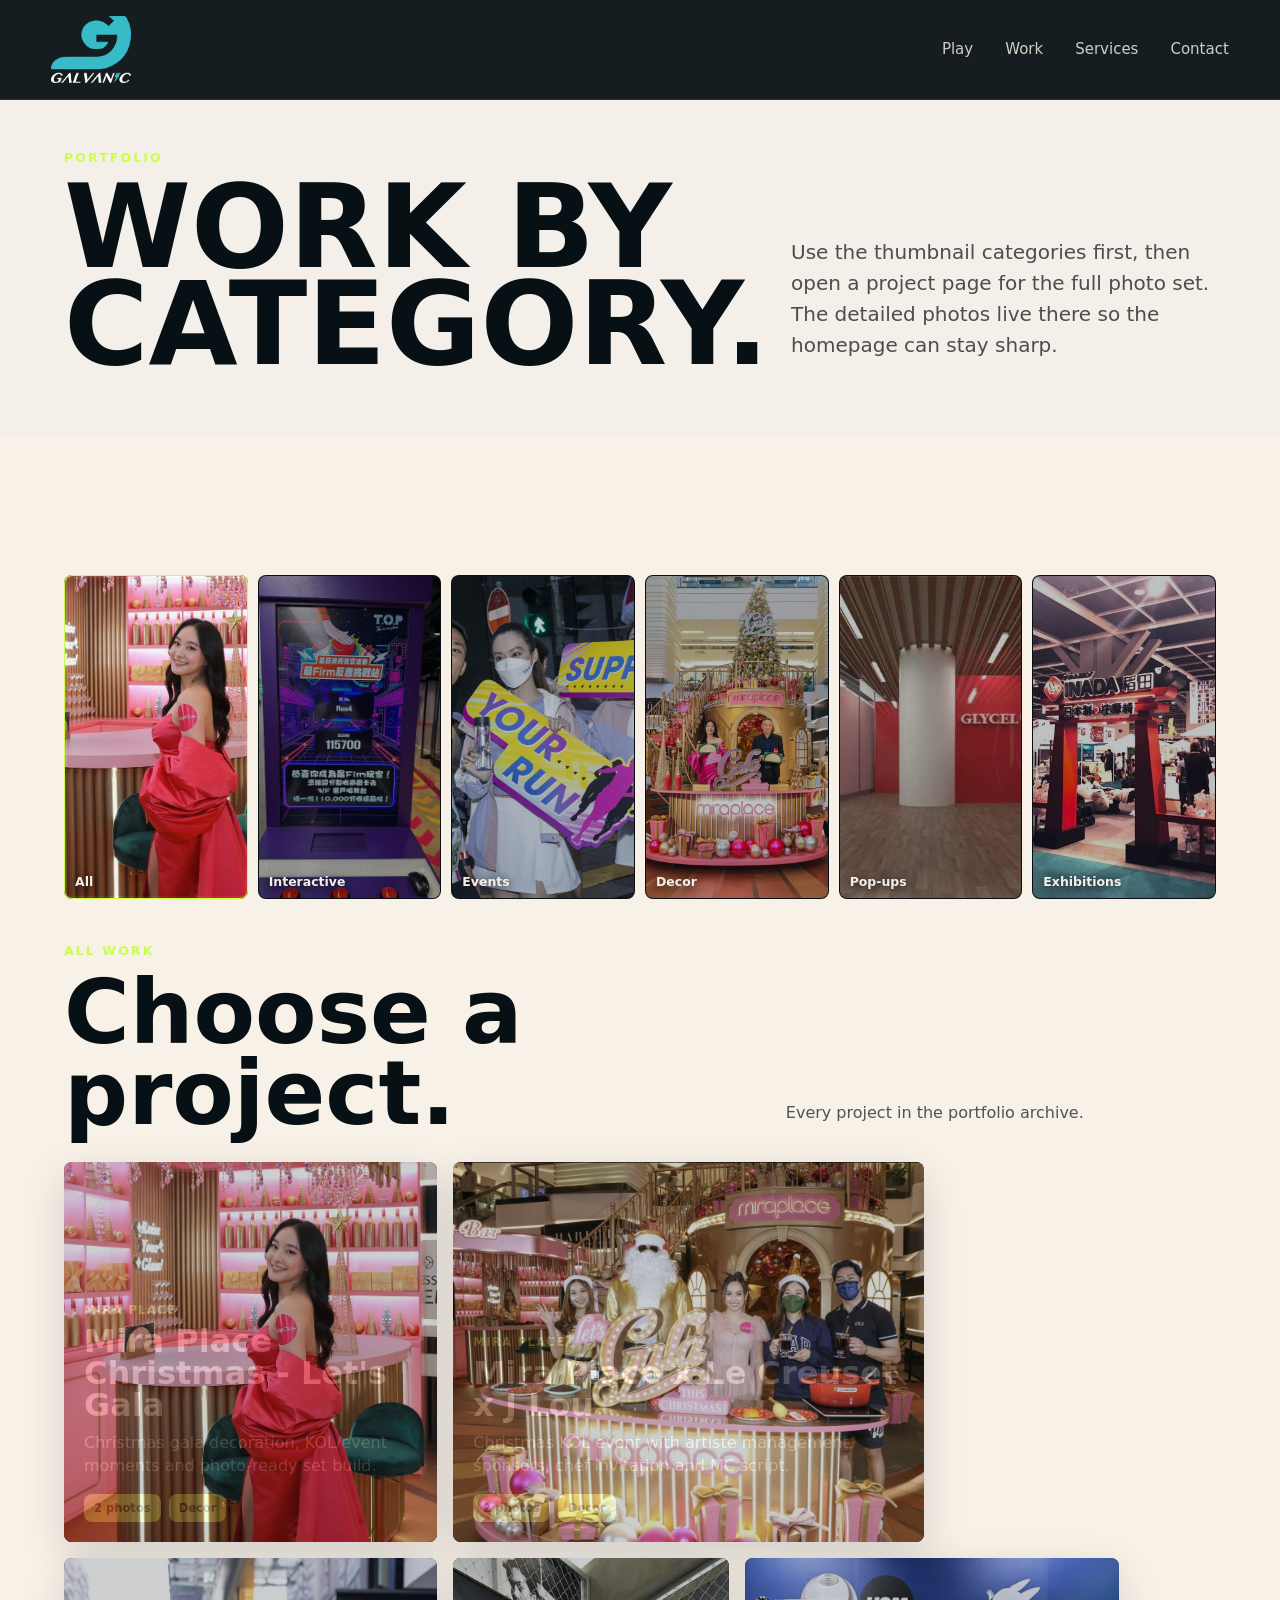
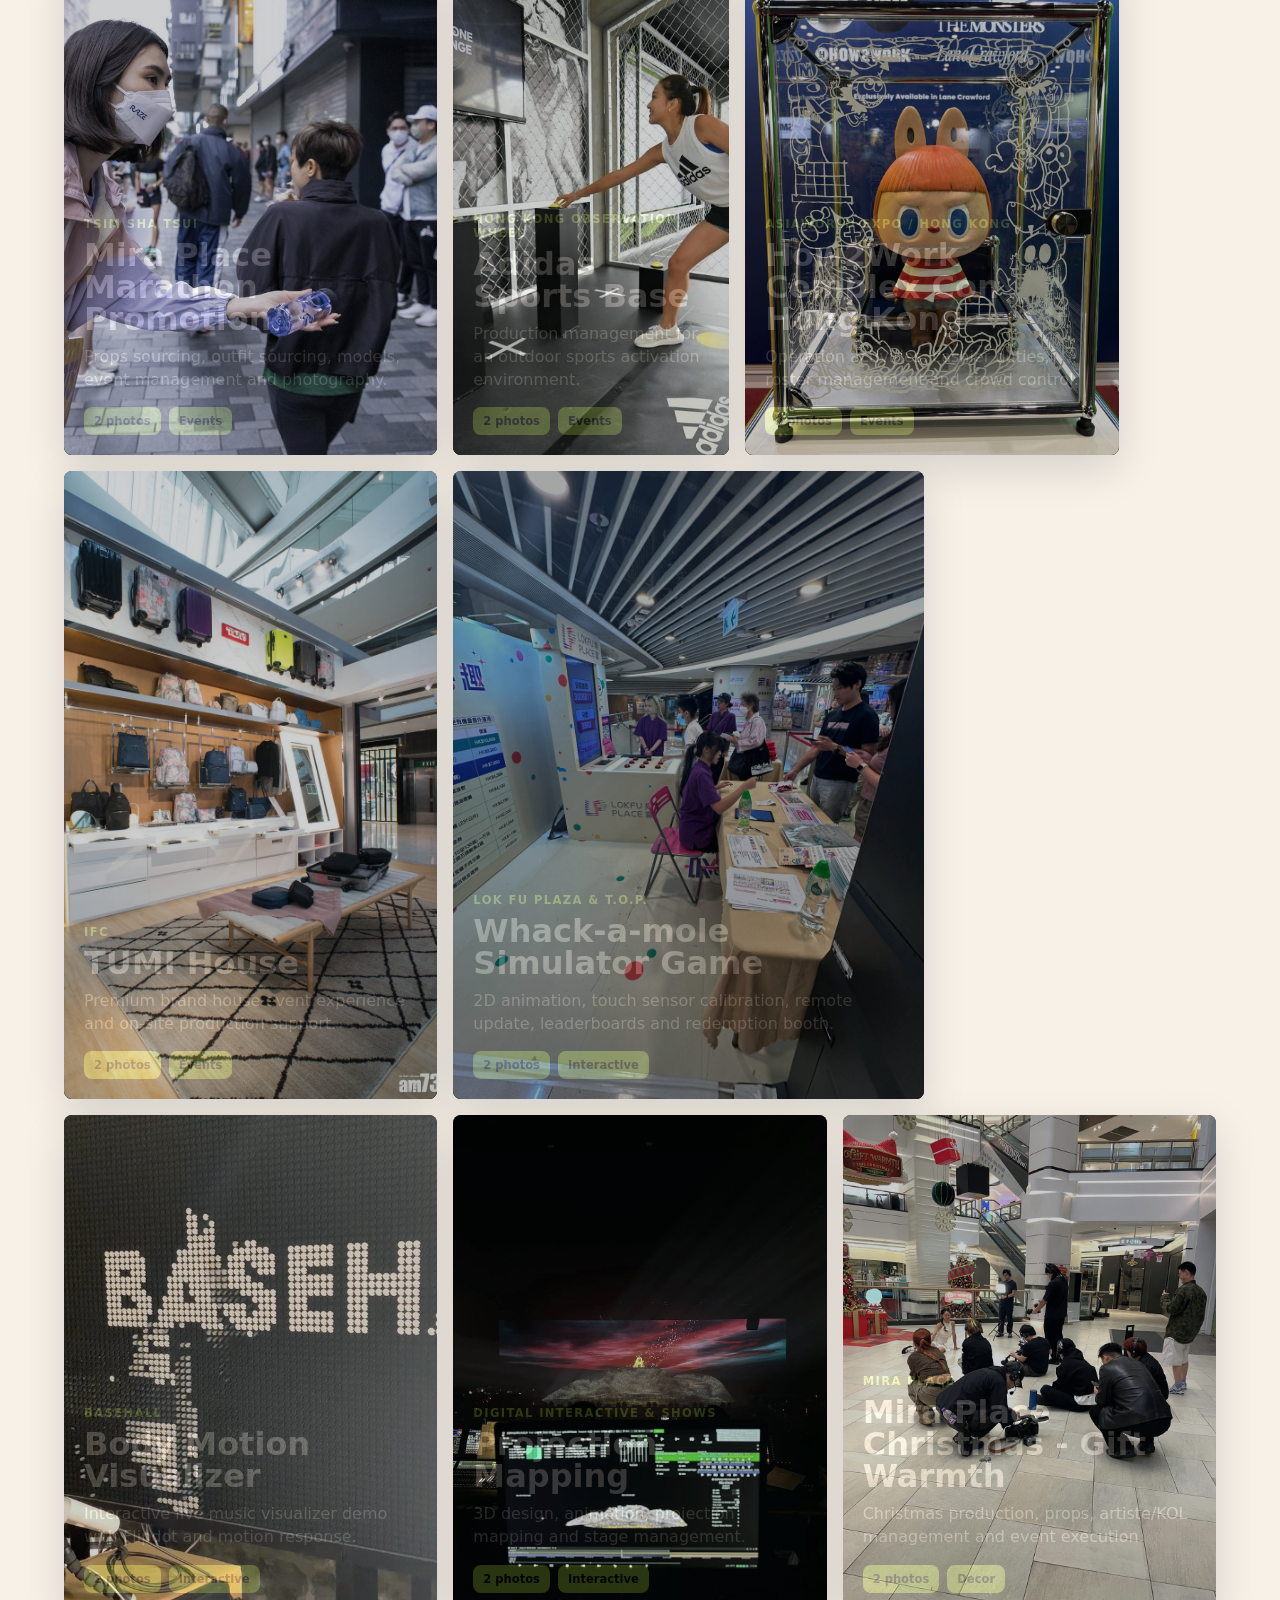
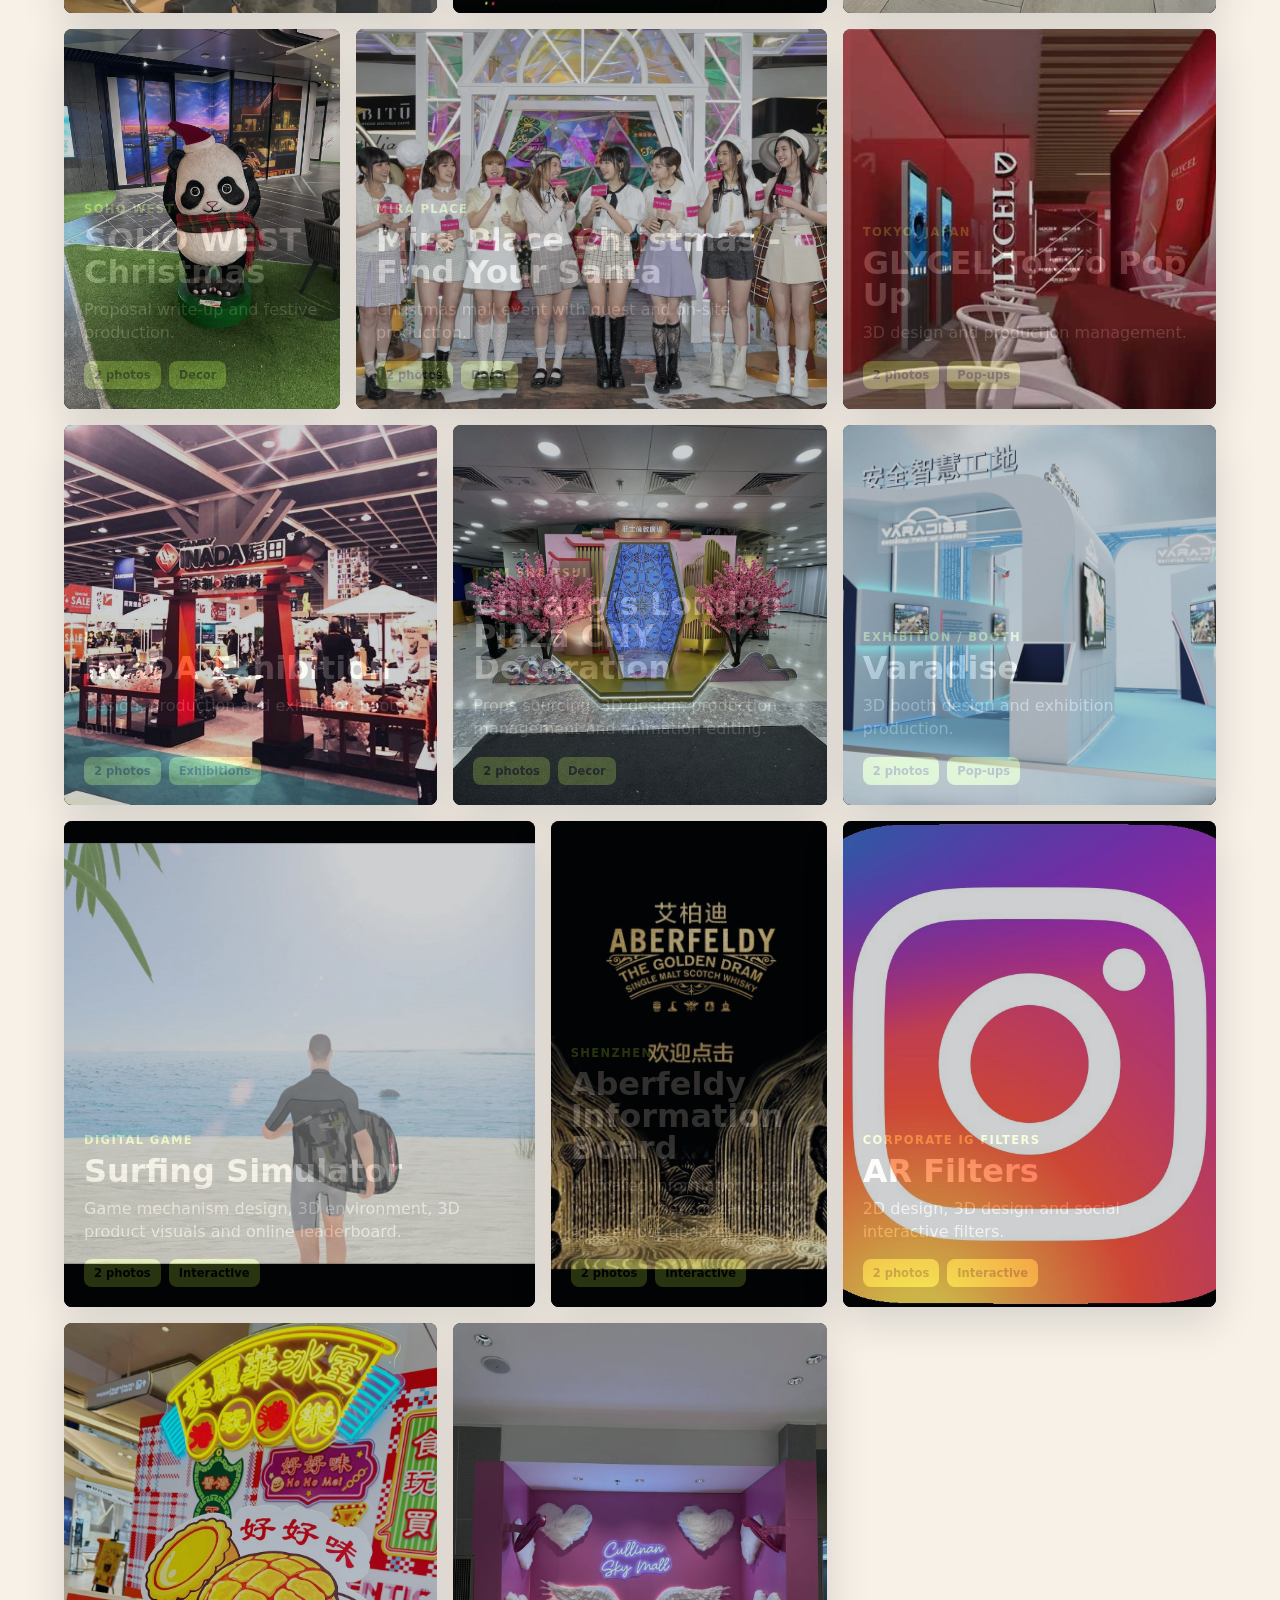
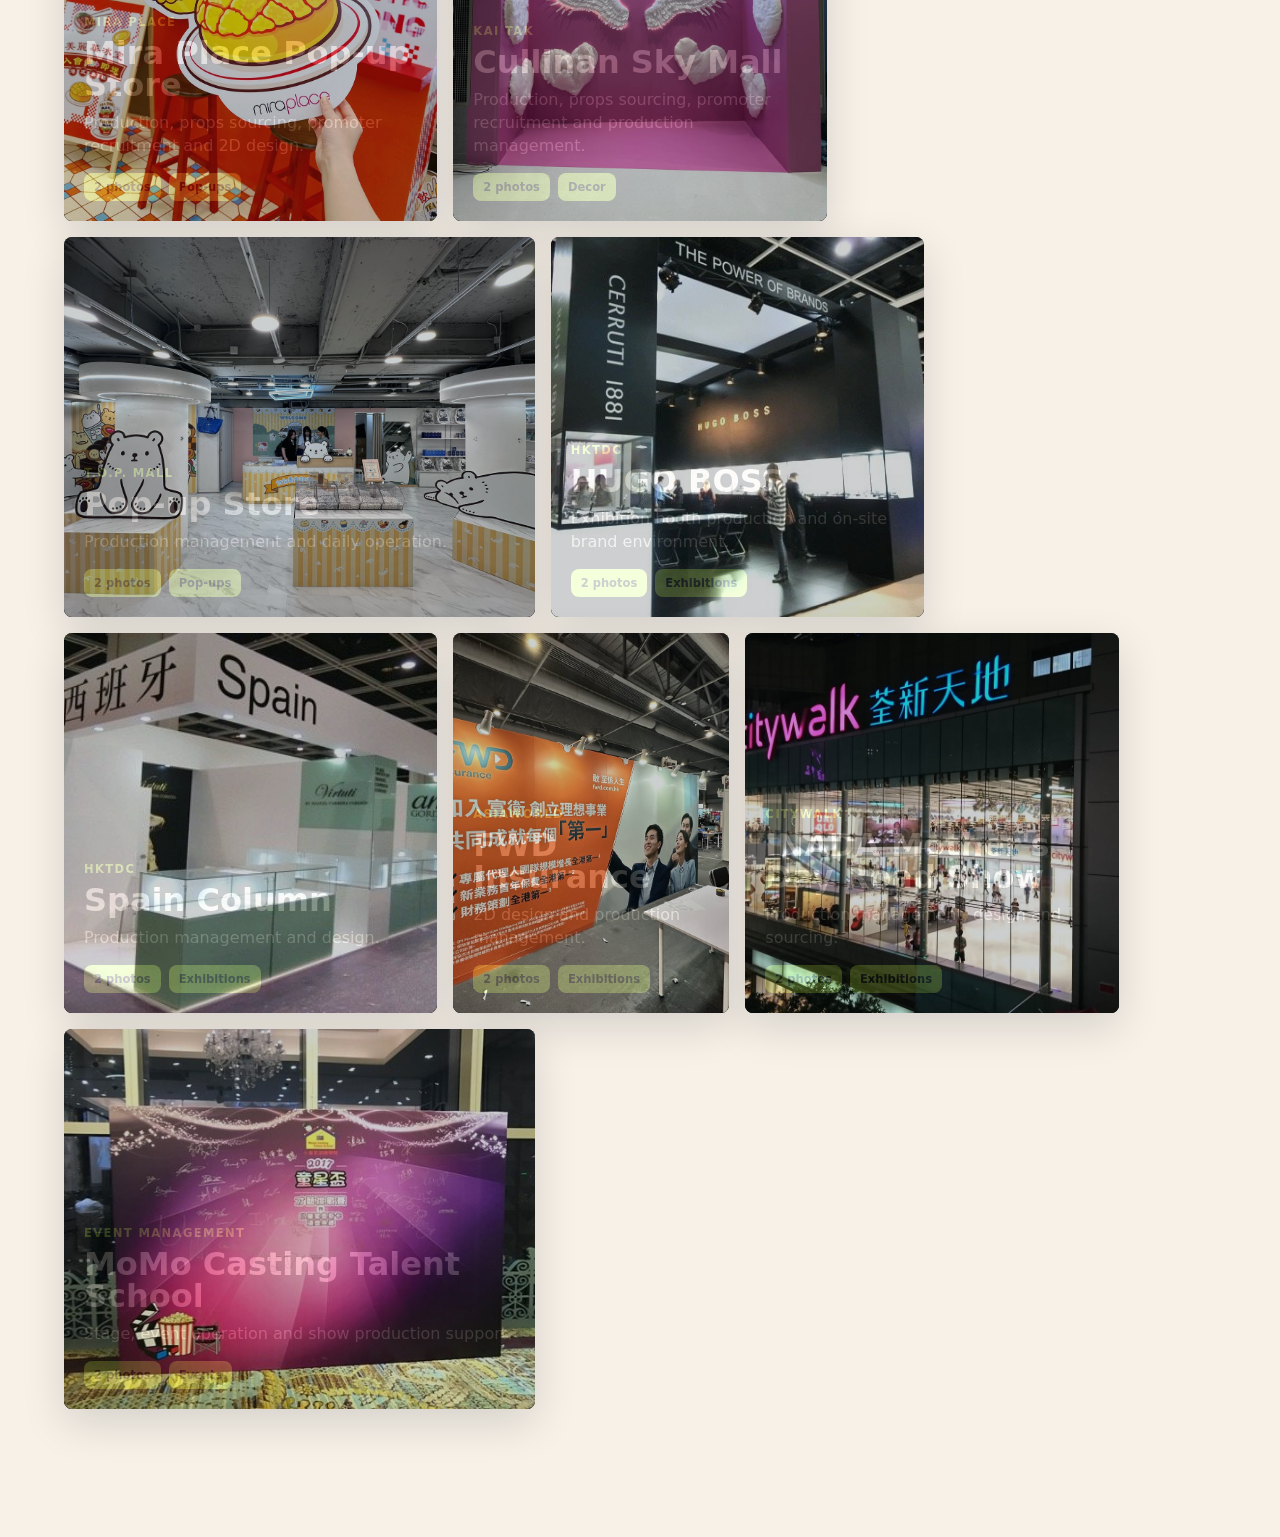
==== commit 1b1ea75c: "Add flowing logo galaxy and simplify whack-a-mole board" ====
--- a/portfolio.html
+++ b/portfolio.html
@@ -8,14 +8,13 @@
       name="description"
       content="Browse Galvanic projects by category: interactive games, events, mall decor, pop-ups and exhibition booths."
     />
-    <link rel="icon" href="assets/favicon.png" />
-    <link rel="stylesheet" href="styles.css?v=20260628-orientation" />
+    <link rel="icon" href="assets/galvanic-logo.png" />
+    <link rel="stylesheet" href="styles.css?v=20260905-galaxy" />
   </head>
   <body class="portfolio-page">
     <header class="site-header solid-header">
       <a class="brand" href="index.html" aria-label="Galvanic home">
-        <span class="brand-mark">G</span>
-        <span>GALVANIC</span>
+        <img class="brand-logo" src="assets/galvanic-logo.png" alt="Galvanic" width="922" height="773" />
       </a>
       <nav class="site-nav" aria-label="Primary navigation">
         <a href="index.html#play">Play</a>
@@ -51,6 +50,6 @@
     </main>
 
     <script src="gallery-data.js?v=20260628-orientation"></script>
-    <script src="script.js?v=20260628-orientation"></script>
+    <script src="script.js?v=20260905-galaxy"></script>
   </body>
 </html>
--- a/styles.css
+++ b/styles.css
@@ -81,15 +81,10 @@
   letter-spacing: 0.08em;
 }
 
-.brand-mark {
-  display: grid;
-  width: 34px;
-  height: 34px;
-  place-items: center;
-  color: var(--ink);
-  background: var(--cyan);
-  font-weight: 1000;
-  transform: skewX(-11deg);
+.brand-logo {
+  width: 80px;
+  height: auto;
+  flex-shrink: 0;
 }
 
 .site-nav {
@@ -867,7 +862,7 @@
 
 .mole-board {
   display: grid;
-  grid-template-columns: repeat(4, minmax(0, 1fr));
+  grid-template-columns: repeat(3, minmax(0, 1fr));
   gap: clamp(10px, 2vw, 16px);
 }
 
@@ -2022,3 +2017,302 @@
     display: none;
   }
 }
+
+/* The supplied Galvanic symbol becomes a constellation in the opening sky. */
+.galaxy-scroll {
+  position: relative;
+  background: #03070b;
+}
+
+.galaxy-scroll.is-scroll-enabled {
+  height: calc(var(--galaxy-height, 100svh) + 120svh);
+}
+
+.is-scroll-enabled .galaxy-hero {
+  position: sticky;
+  top: min(0px, calc(100svh - var(--galaxy-height, 100svh)));
+}
+
+.is-scroll-enabled .hero-inner {
+  opacity: var(--galaxy-copy-opacity, 1);
+  transform: translateY(var(--galaxy-copy-y, 0px));
+}
+
+.is-scroll-enabled .collision-strip {
+  opacity: var(--galaxy-copy-opacity, 1);
+}
+
+.galaxy-scroll + .bridge {
+  position: relative;
+  z-index: 3;
+  color: #f4f8fa;
+  background: linear-gradient(#03070b, var(--night));
+}
+
+.galaxy-scroll.is-scroll-enabled + .bridge {
+  margin-top: -62svh;
+  padding-top: clamp(190px, 32svh, 380px);
+  padding-bottom: clamp(90px, 12svh, 160px);
+  background: linear-gradient(
+    to bottom,
+    rgba(3, 7, 11, 0) 0,
+    rgba(3, 7, 11, 0.7) 20svh,
+    #03070b 38svh,
+    var(--night) 100%
+  );
+}
+
+.galaxy-scroll + .bridge .section-kicker {
+  color: #67cbd6;
+}
+
+.galaxy-scroll + .bridge p {
+  color: #a9bbc6;
+}
+
+@media (prefers-reduced-motion: reduce) {
+  .galaxy-scroll.is-scroll-enabled {
+    height: auto;
+  }
+
+  .is-scroll-enabled .galaxy-hero {
+    position: relative;
+    top: auto;
+  }
+
+  .galaxy-scroll.is-scroll-enabled + .bridge {
+    margin-top: 0;
+    padding-top: clamp(74px, 10vw, 132px);
+    background: linear-gradient(#03070b, var(--night));
+  }
+}
+
+.site-header {
+  align-items: center;
+  padding-top: 16px;
+  padding-bottom: 16px;
+}
+
+.brand {
+  flex-shrink: 0;
+}
+
+.site-nav {
+  font-size: 0.9375rem;
+}
+
+.galaxy-hero {
+  min-height: max(820px, 100svh);
+  padding: 120px clamp(24px, 5vw, 72px) 106px;
+  background: #03070b;
+  color: #f4f8fa;
+}
+
+.galaxy-canvas {
+  position: absolute;
+  inset: 0;
+  width: 100%;
+  height: 100%;
+  max-width: none;
+  z-index: 0;
+  pointer-events: none;
+}
+
+.galaxy-stage {
+  position: absolute;
+  top: 108px;
+  right: 10%;
+  bottom: 274px;
+  left: 10%;
+  display: grid;
+  place-items: center;
+  pointer-events: none;
+}
+
+.galaxy-fallback {
+  width: 100%;
+  height: 100%;
+  max-height: 440px;
+  object-fit: contain;
+  opacity: 0.8;
+}
+
+.galaxy-ready .galaxy-fallback {
+  visibility: hidden;
+}
+
+.galaxy-hero .hero-inner {
+  display: grid;
+  grid-template-columns: 1fr 1fr;
+  align-items: end;
+  gap: 56px;
+  width: 100%;
+  max-width: 1600px;
+  margin: 0 auto;
+}
+
+.galaxy-hero .eyebrow {
+  margin-bottom: 20px;
+  color: #8fadb9;
+  font-size: 0.875rem;
+  letter-spacing: 0.14em;
+}
+
+.galaxy-hero h1 {
+  margin-bottom: 0;
+  font-size: clamp(2.8rem, 6.1vw, 6.5rem);
+  font-weight: 500;
+  line-height: 1;
+  letter-spacing: -0.035em;
+}
+
+.galaxy-hero .hero-summary {
+  max-width: 500px;
+  justify-self: end;
+}
+
+.galaxy-hero .hero-copy {
+  margin-bottom: 22px;
+  color: #b2c1c9;
+  font-size: clamp(1rem, 1.35vw, 1.2rem);
+  line-height: 1.55;
+}
+
+.galaxy-hero .hero-actions {
+  gap: 12px;
+}
+
+.galaxy-hero .primary-action,
+.galaxy-hero .secondary-action {
+  min-height: 46px;
+  border-radius: 3px;
+  padding: 0 20px;
+  font-size: 0.9375rem;
+  font-weight: 600;
+  transition: background 180ms ease, border-color 180ms ease;
+}
+
+.galaxy-hero .primary-action {
+  color: #031014;
+  background: #32b9c6;
+  border-color: #32b9c6;
+}
+
+.galaxy-hero .primary-action:hover {
+  background: #7ee1e8;
+  border-color: #7ee1e8;
+}
+
+.galaxy-hero .secondary-action {
+  background: transparent;
+  border-color: #52606a;
+}
+
+.galaxy-hero .secondary-action:hover {
+  background: #15232c;
+  border-color: #94acb9;
+}
+
+.galaxy-hero .collision-strip {
+  z-index: 2;
+  background: rgba(3, 7, 11, 0.8);
+  border-top-color: #1e2b34;
+}
+
+.galaxy-hero .collision-strip span {
+  color: #8ea3af;
+  font-size: 0.875rem;
+  font-weight: 500;
+  text-transform: none;
+  letter-spacing: 0;
+}
+
+a:focus-visible,
+button:focus-visible {
+  outline: 2px solid #7ee1e8;
+  outline-offset: 5px;
+}
+
+@media (max-width: 980px) {
+  .galaxy-hero .hero-inner {
+    gap: 30px;
+  }
+
+  .galaxy-hero .hero-actions {
+    gap: 8px;
+  }
+
+  .galaxy-hero .primary-action,
+  .galaxy-hero .secondary-action {
+    padding: 0 14px;
+  }
+}
+
+@media (max-width: 680px) {
+  .site-header {
+    flex-direction: row;
+    align-items: center;
+    gap: 12px;
+    padding: 16px 18px;
+  }
+
+  .brand-logo {
+    width: 58px;
+  }
+
+  .site-nav {
+    gap: 12px;
+    font-size: 0.875rem;
+  }
+
+  .galaxy-hero {
+    min-height: max(840px, 100svh);
+    padding: 420px 24px 92px;
+  }
+
+  .galaxy-stage {
+    top: 116px;
+    right: 7%;
+    bottom: auto;
+    left: 7%;
+    height: 280px;
+  }
+
+  .galaxy-hero .hero-inner {
+    grid-template-columns: 1fr;
+    gap: 24px;
+  }
+
+  .galaxy-hero .eyebrow {
+    margin-bottom: 12px;
+    font-size: 0.8125rem;
+    letter-spacing: 0.1em;
+  }
+
+  .galaxy-hero h1 {
+    font-size: clamp(2.75rem, 11vw, 4.5rem);
+  }
+
+  .galaxy-hero .hero-summary {
+    max-width: none;
+    justify-self: stretch;
+  }
+
+  .galaxy-hero .hero-copy {
+    max-width: 440px;
+    margin-bottom: 20px;
+    font-size: 1rem;
+  }
+
+  .galaxy-hero .hero-actions {
+    flex-direction: row;
+    flex-wrap: wrap;
+  }
+
+  .galaxy-hero .primary-action,
+  .galaxy-hero .secondary-action {
+    width: auto;
+    flex: 1 1 auto;
+    padding: 0 12px;
+  }
+}
